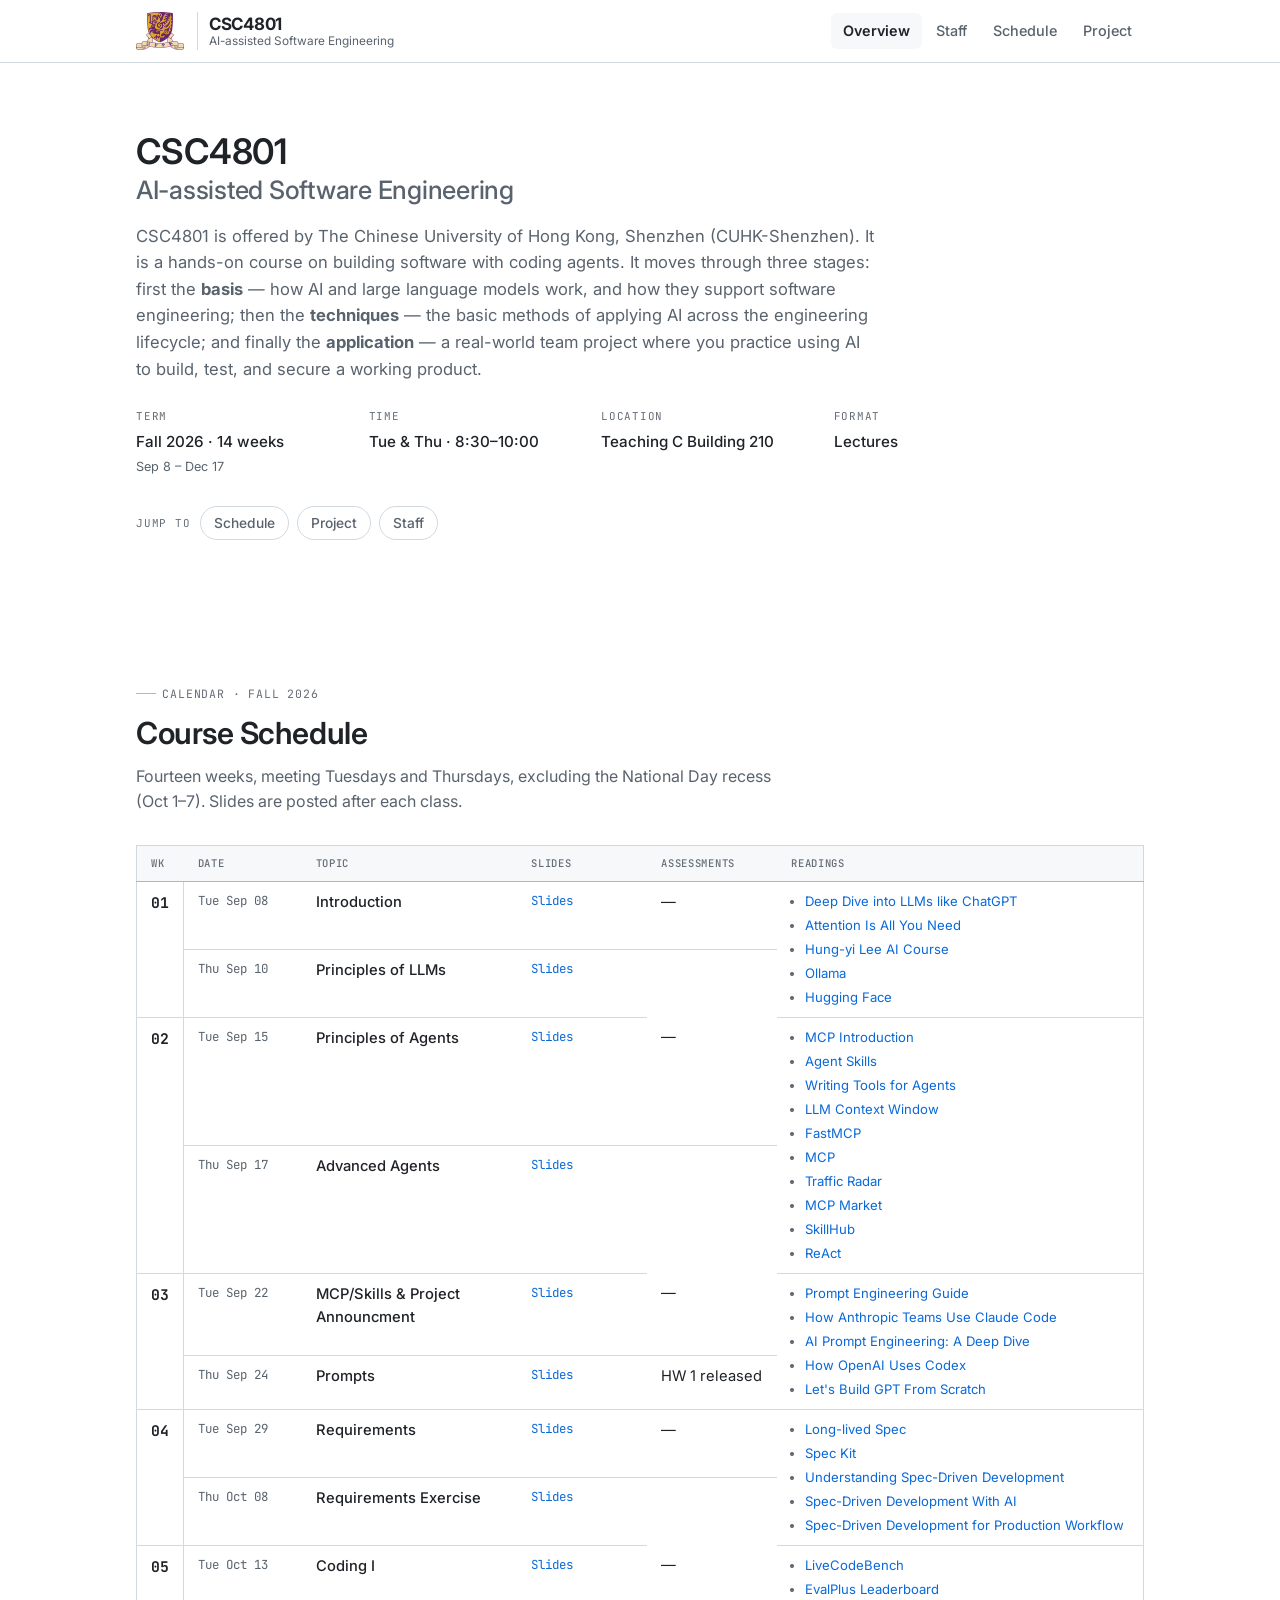
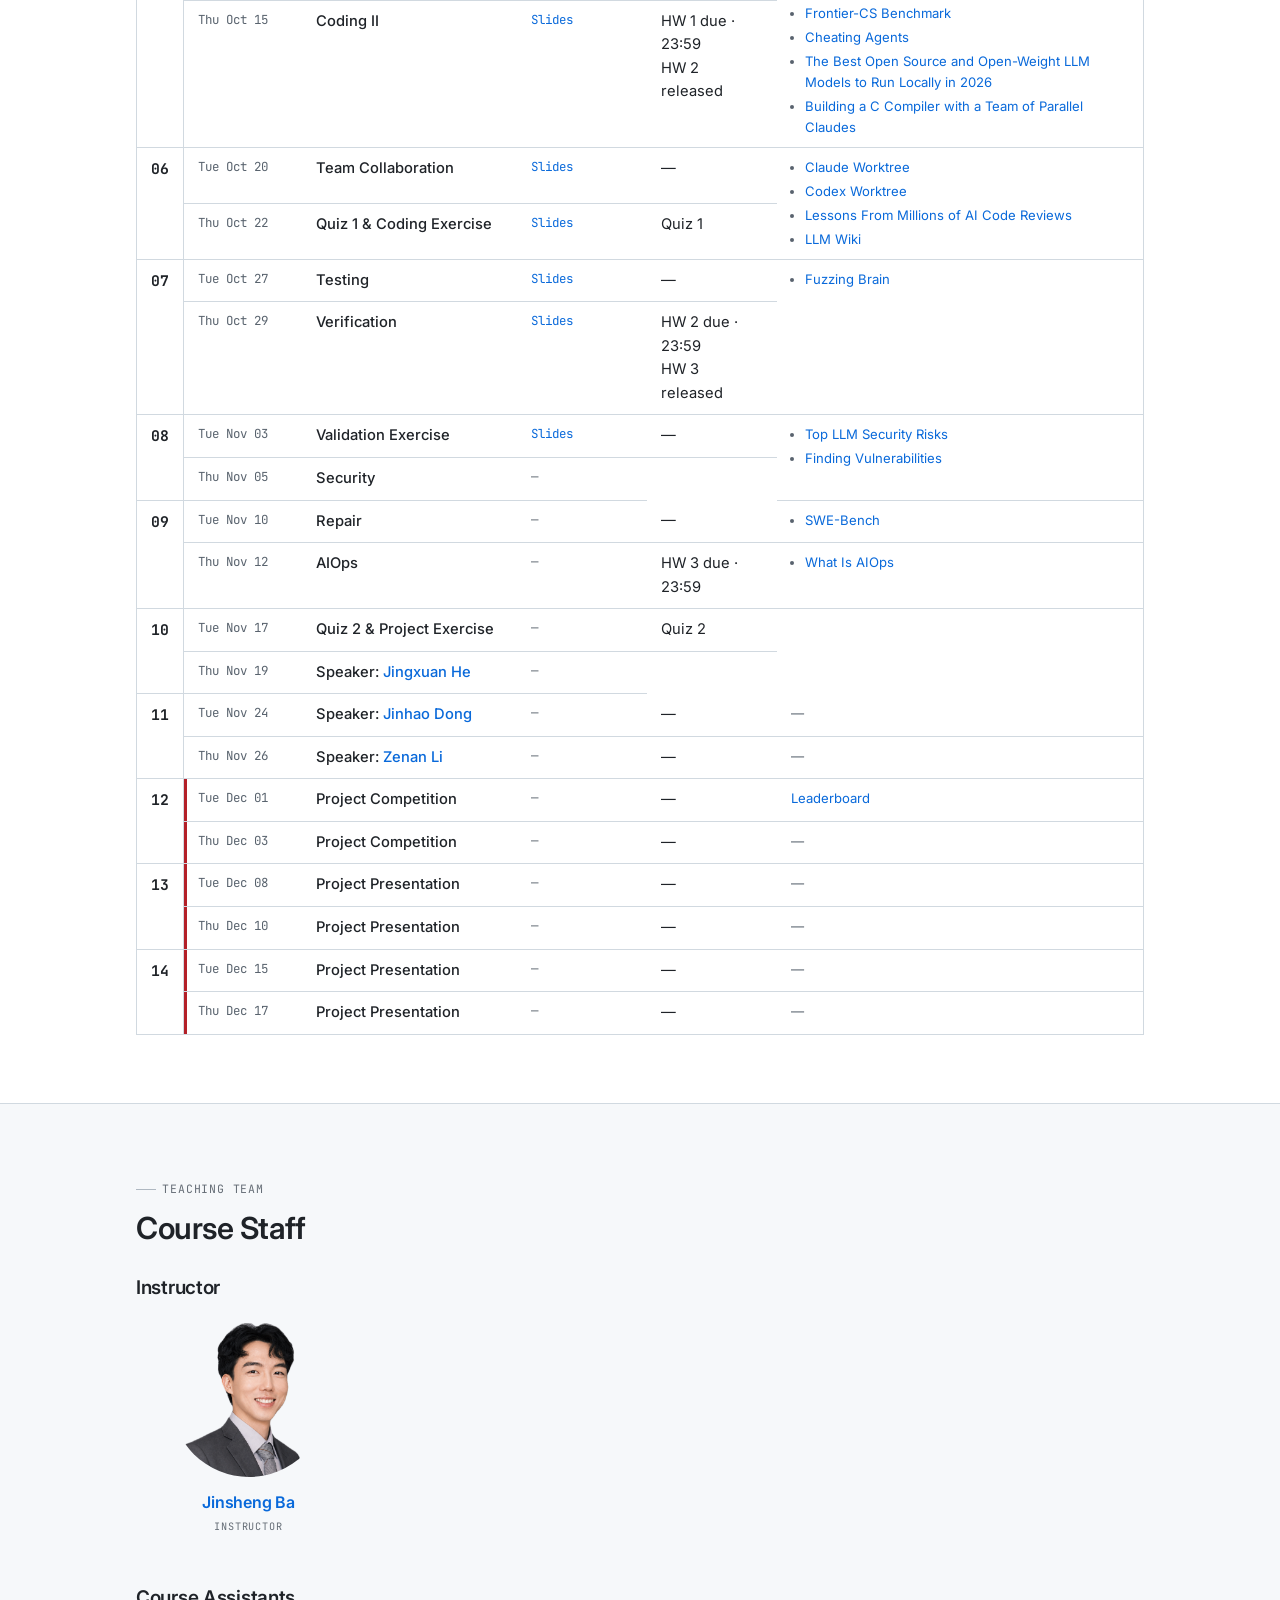
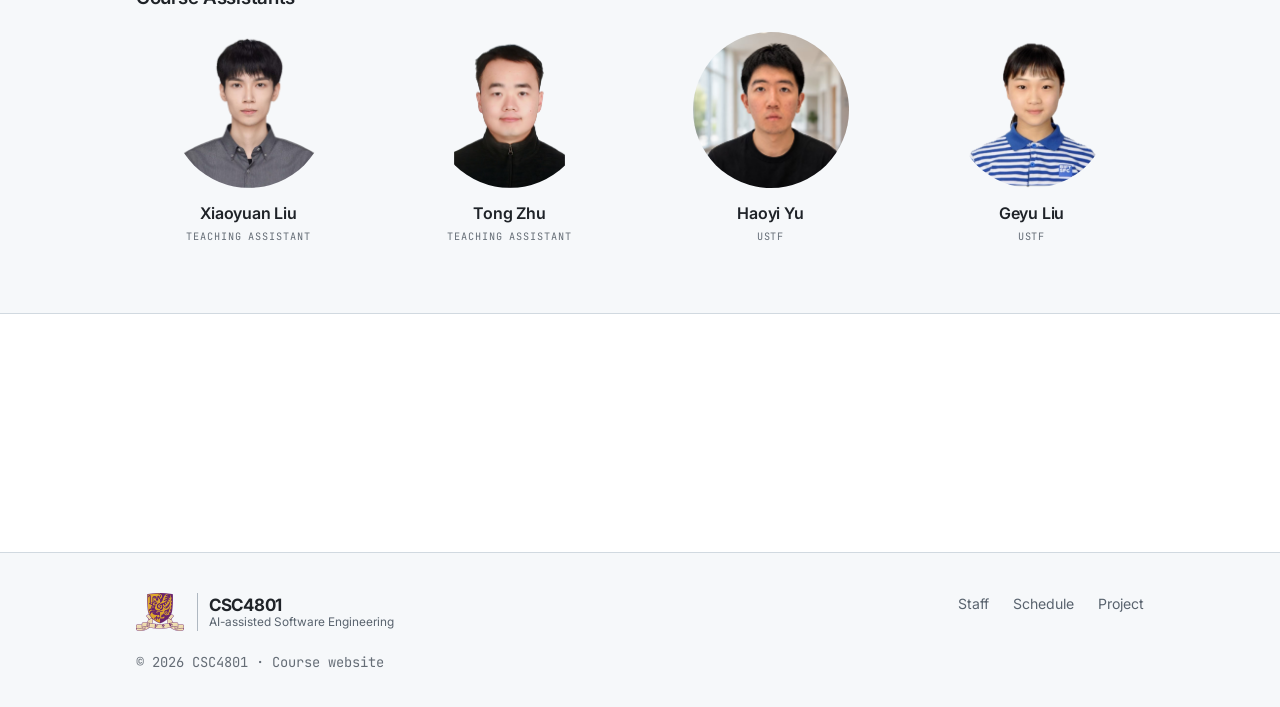
==== index.html @ 0e7333ab "14 slides" ====
<!DOCTYPE html>
<html lang="en">
<head>
<meta charset="UTF-8" />
<meta name="viewport" content="width=device-width, initial-scale=1.0" />
<title>CSC4801 · AI-assisted Software Engineering</title>
<meta name="description" content="CSC4801 — AI-assisted Software Engineering. Build coding agents, work spec-first, and ship a full-stack product with AI as a primary tool. Course introduction, staff, schedule, readings, and lecture slides." />
<link rel="icon" href="assets/favicon-32.png" sizes="32x32" type="image/png" />
<link rel="apple-touch-icon" href="assets/apple-touch-icon.png" />
<link rel="preconnect" href="https://fonts.googleapis.com" />
<link rel="preconnect" href="https://fonts.gstatic.com" crossorigin />
<link href="https://fonts.googleapis.com/css2?family=Inter:wght@400;500;600;700&family=JetBrains+Mono:wght@400;500;700&display=swap" rel="stylesheet" />
<link rel="stylesheet" href="assets/css/style.css" />
</head>
<body>

<!-- ===================== NAV ===================== -->
<header class="nav">
  <div class="nav__inner">
    <a class="brand" href="index.html">
      <img class="brand__mark" src="assets/uni-logo.png" alt="The Chinese University of Hong Kong" width="96" height="76" />
      <span><b>CSC4801</b><br><small>AI-assisted Software Engineering</small></span>
    </a>
    <button class="nav__toggle" aria-label="Toggle menu" aria-expanded="false">≡</button>
    <nav class="nav__links">
      <a href="index.html" class="active">Overview</a>
      <a href="index.html#staff">Staff</a>
      <a href="index.html#schedule">Schedule</a>
      <a href="project.html">Project</a>
    </nav>
  </div>
</header>

<!-- ===================== COURSE OVERVIEW ===================== -->
<section class="section ov" id="overview">
  <div class="wrap">
    <h1 class="ov__title">CSC4801 <span>AI-assisted Software Engineering</span></h1>

    <p class="ov__lede">CSC4801 is offered by The Chinese University of Hong Kong, Shenzhen (CUHK-Shenzhen). It is a hands-on course on building software with coding agents. It moves through three stages: first the <b>basis</b> — how AI and large language models work, and how they support software engineering; then the <b>techniques</b> — the basic methods of applying AI across the engineering lifecycle; and finally the <b>application</b> — a real-world team project where you practice using AI to build, test, and secure a working product.</p>

    <dl class="facts">
      <div><dt>Term</dt><dd>Fall 2026 · 14 weeks<br><small style="color:var(--ink-soft);font-weight:400">Sep 8 – Dec 17</small></dd></div>
      <div><dt>Time</dt><dd>Tue &amp; Thu · 8:30–10:00</dd></div>
      <div><dt>Location</dt><dd>Teaching C Building 210</dd></div>
      <div><dt>Format</dt><dd>Lectures</dd></div>
    </dl>

    <div class="hero__jump">
      <span>Jump to</span>
      <a href="#schedule">Schedule</a>
      <a href="project.html">Project</a>
      <a href="#staff">Staff</a>
    </div>
  </div>
</section>

<!-- ===================== SCHEDULE (CALENDAR) ===================== -->
<section class="section" id="schedule">
  <div class="wrap">
    <div class="section__head reveal">
      <span class="tag">Calendar · Fall 2026</span>
      <h2>Course Schedule</h2>
      <p>Fourteen weeks, meeting Tuesdays and Thursdays, excluding the National Day recess (Oct 1–7). Slides are posted after each class.</p>
    </div>

    <div class="reveal" style="overflow-x:auto">
      <table class="sched">
        <thead>
          <tr><th>Wk</th><th>Date</th><th>Topic</th><th>Slides</th><th>Assessments</th><th>Readings</th></tr>
        </thead>
        <tbody>
          <tr><td class="sched__wk" rowspan="2">01</td><td class="sched__date">Tue Sep 08</td><td class="sched__topic">Introduction</td><td class="sched__slides"><a href="slides/00_Introduction.pdf">Slides</a></td><td class="sched__assessment">&mdash;</td><td class="sched__read" rowspan="2"><ul><li><a href="https://www.youtube.com/watch?v=7xTGNNLPyMI">Deep Dive into LLMs like ChatGPT</a></li><li><a href="https://arxiv.org/abs/1706.03762">Attention Is All You Need</a></li><li><a href="https://www.youtube.com/playlist?list=PLJV_el3uVTsMMGi5kbnKP5DrDHZpTX0jT">Hung-yi Lee AI Course</a></li><li><a href="https://ollama.com/">Ollama</a></li><li><a href="https://huggingface.co/">Hugging Face</a></li></ul></td></tr>
          <tr><td class="sched__date">Thu Sep 10</td><td class="sched__topic">Principles of LLMs</td><td class="sched__slides"><a href="slides/01_LLMs.pdf">Slides</a></td></tr>
          <tr><td class="sched__wk" rowspan="2">02</td><td class="sched__date">Tue Sep 15</td><td class="sched__topic">Principles of Agents</td><td class="sched__slides"><a href="slides/02_Principles_of_Agents.pdf">Slides</a></td><td class="sched__assessment">&mdash;</td><td class="sched__read" rowspan="2"><ul><li><a href="https://stytch.com/blog/model-context-protocol-introduction/">MCP Introduction</a></li><li><a href="https://agentskills.io/home">Agent Skills</a></li><li><a href="https://www.anthropic.com/engineering/writing-tools-for-agents">Writing Tools for Agents</a></li><li><a href="https://www.meibel.ai/post/understanding-the-impact-of-increasing-llm-context-windows">LLM Context Window</a></li><li><a href="https://gofastmcp.com/">FastMCP</a></li><li><a href="https://modelcontextprotocol.io">MCP</a></li><li><a href="https://radar.cloudflare.com/traffic#bot-vs-human">Traffic Radar</a></li><li><a href="https://mcpmarket.com/">MCP Market</a></li><li><a href="https://www.skillhub.club">SkillHub</a></li><li><a href="https://react-lm.github.io/">ReAct</a></li></ul></td></tr>
          <tr><td class="sched__date">Thu Sep 17</td><td class="sched__topic">Advanced Agents</td><td class="sched__slides"><a href="slides/03_Advanced_Agents.pdf">Slides</a></td></tr>
          <tr><td class="sched__wk" rowspan="2">03</td><td class="sched__date">Tue Sep 22</td><td class="sched__topic">MCP/Skills &amp; Project Announcment</td><td class="sched__slides"><a href="slides/04_MCP_Skills.pdf">Slides</a></td><td class="sched__assessment">&mdash;</td><td class="sched__read" rowspan="2"><ul><li><a href="https://www.promptingguide.ai">Prompt Engineering Guide</a></li><li><a href="https://www-cdn.anthropic.com/58284b19e702b49db9302d5b6f135ad8871e7658.pdf">How Anthropic Teams Use Claude Code</a></li><li><a href="https://www.youtube.com/watch?v=T9aRN5JkmL8">AI Prompt Engineering: A Deep Dive</a></li><li><a href="https://cdn.openai.com/pdf/6a2631dc-783e-479b-b1a4-af0cfbd38630/how-openai-uses-codex.pdf">How OpenAI Uses Codex</a></li><li><a href="https://www.youtube.com/watch?v=kCc8FmEb1nY">Let's Build GPT From Scratch</a></li></ul></td></tr>
          <tr><td class="sched__date">Thu Sep 24</td><td class="sched__topic">Prompts</td><td class="sched__slides"><a href="slides/05_Prompts.pdf">Slides</a></td><td class="sched__assessment">HW 1 released</td></tr>
          <tr><td class="sched__wk" rowspan="2">04</td><td class="sched__date">Tue Sep 29</td><td class="sched__topic">Requirements</td><td class="sched__slides"><a href="slides/06_Requirements.pdf">Slides</a></td><td class="sched__assessment">&mdash;</td><td class="sched__read" rowspan="2"><ul><li><a href="https://blog.ravi-mehta.com/p/specs-are-the-new-source-code">Long-lived Spec</a></li><li><a href="https://github.github.com/spec-kit/">Spec Kit</a></li><li><a href="https://martinfowler.com/articles/exploring-gen-ai/sdd-3-tools.html">Understanding Spec-Driven Development</a></li><li><a href="https://github.blog/ai-and-ml/generative-ai/spec-driven-development-with-ai-get-started-with-a-new-open-source-toolkit/">Spec-Driven Development With AI</a></li><li><a href="https://www.youtube.com/watch?v=IddXPepIAS4">Spec-Driven Development for Production Workflow</a></li></ul></td></tr>
          <tr><td class="sched__date">Thu Oct 08</td><td class="sched__topic">Requirements Exercise</td><td class="sched__slides"><a href="slides/07_Requirements_Exercise.pdf">Slides</a></td></tr>
          <tr><td class="sched__wk" rowspan="2">05</td><td class="sched__date">Tue Oct 13</td><td class="sched__topic">Coding I</td><td class="sched__slides"><a href="slides/08_Coding_I.pdf">Slides</a></td><td class="sched__assessment">&mdash;</td><td class="sched__read" rowspan="2"><ul><li><a href="https://livecodebench.github.io/">LiveCodeBench</a></li><li><a href="https://evalplus.github.io/leaderboard.html">EvalPlus Leaderboard</a></li><li><a href="https://frontier-cs.org/">Frontier-CS Benchmark</a></li><li><a href="https://debugml.github.io/cheating-agents/">Cheating Agents</a></li><li><a href="https://huggingface.co/blog/daya-shankar/open-source-llm-models-to-run-locally">The Best Open Source and Open-Weight LLM Models to Run Locally in 2026</a></li><li><a href="https://www.anthropic.com/engineering/building-c-compiler">Building a C Compiler with a Team of Parallel Claudes</a></li></ul></td></tr>
          <tr><td class="sched__date">Thu Oct 15</td><td class="sched__topic">Coding II</td><td class="sched__slides"><a href="slides/09_Coding_II.pdf">Slides</a></td><td class="sched__assessment">HW 1 due · 23:59<br />HW 2 released</td></tr>
          <tr><td class="sched__wk" rowspan="2">06</td><td class="sched__date">Tue Oct 20</td><td class="sched__topic">Team Collaboration</td><td class="sched__slides"><a href="slides/10_Team.pdf">Slides</a></td><td class="sched__assessment">&mdash;</td><td class="sched__read" rowspan="2"><ul><li><a href="https://code.claude.com/docs/en/worktrees">Claude Worktree</a></li><li><a href="https://developers.openai.com/codex/app/worktrees">Codex Worktree</a></li><li><a href="https://www.youtube.com/watch?v=TswQeKftnaw">Lessons From Millions of AI Code Reviews</a></li><li><a href="https://github.com/nashsu/llm_wiki">LLM Wiki</a></li></ul></td></tr>
          <tr><td class="sched__date">Thu Oct 22</td><td class="sched__topic">Quiz 1 & Coding Exercise</td><td class="sched__slides"><a href="slides/11_Beyond.pdf">Slides</a></td><td class="sched__assessment">Quiz 1</td></tr>
          <tr><td class="sched__wk" rowspan="2">07</td><td class="sched__date">Tue Oct 27</td><td class="sched__topic">Testing</td><td class="sched__slides"><a href="slides/12_Testing.pdf">Slides</a></td><td class="sched__assessment">&mdash;</td><td class="sched__read" rowspan="2"><ul><li><a href="https://fuzzingbrain.github.io/">Fuzzing Brain</a></li></ul></td></tr>
          <tr><td class="sched__date">Thu Oct 29</td><td class="sched__topic">Verification</td><td class="sched__slides"><a href="slides/13_Verification.pdf">Slides</a></td><td class="sched__assessment">HW 2 due · 23:59<br />HW 3 released</td></tr>
          <tr><td class="sched__wk" rowspan="2">08</td><td class="sched__date">Tue Nov 03</td><td class="sched__topic">Validation Exercise</td><td class="sched__slides"><a href="slides/14_Validation_Exercise.pdf">Slides</a></td><td class="sched__assessment">&mdash;</td><td class="sched__read" rowspan="2"><ul><li><a href="https://genai.owasp.org/llm-top-10/">Top LLM Security Risks</a></li><li><a href="https://semgrep.dev/blog/2025/finding-vulnerabilities-in-modern-web-apps-using-claude-code-and-openai-codex/">Finding Vulnerabilities</a></li></ul></td></tr>
          <tr><td class="sched__date">Thu Nov 05</td><td class="sched__topic">Security</td><td class="sched__slides">&mdash;</td></tr>
          <tr><td class="sched__wk" rowspan="2">09</td><td class="sched__date">Tue Nov 10</td><td class="sched__topic">Repair</td><td class="sched__slides">&mdash;</td><td class="sched__assessment">&mdash;</td><td class="sched__read"><ul><li><a href="https://www.swebench.com/">SWE-Bench</a></li></ul></td></tr>
          <tr><td class="sched__date">Thu Nov 12</td><td class="sched__topic">AIOps</td><td class="sched__slides">&mdash;</td><td class="sched__assessment">HW 3 due · 23:59</td><td class="sched__read"><ul><li><a href="https://github.com/resources/articles/what-is-aiops">What Is AIOps</a></li></ul></td></tr>
          <tr><td class="sched__wk" rowspan="2">10</td><td class="sched__date">Tue Nov 17</td><td class="sched__topic">Quiz 2 & Project Exercise</td><td class="sched__slides">&mdash;</td><td class="sched__assessment">Quiz 2</td></tr>
          <tr><td class="sched__date">Thu Nov 19</td><td class="sched__topic">Speaker: <a href="https://jxhe.info/" target="_blank" rel="noopener noreferrer">Jingxuan He</a></td><td class="sched__slides">&mdash;</td></tr>
          <tr><td class="sched__wk" rowspan="2">11</td><td class="sched__date">Tue Nov 24</td><td class="sched__topic">Speaker: <a href="https://dongjinhao-ruc.github.io/" target="_blank" rel="noopener noreferrer">Jinhao Dong</a></td><td class="sched__slides">&mdash;</td><td class="sched__assessment">&mdash;</td><td class="sched__read">&mdash;</td></tr>
          <tr><td class="sched__date">Thu Nov 26</td><td class="sched__topic">Speaker: <a href="https://lizn-zn.github.io/" target="_blank" rel="noopener noreferrer">Zenan Li</a></td><td class="sched__slides">&mdash;</td><td class="sched__assessment">&mdash;</td><td class="sched__read">&mdash;</td></tr>
          <tr class="is-project"><td class="sched__wk" rowspan="2">12</td><td class="sched__date">Tue Dec 01</td><td class="sched__topic">Project Competition</td><td class="sched__slides">&mdash;</td><td class="sched__assessment">&mdash;</td><td class="sched__read"><a href="project.html">Leaderboard</a></td></tr>
          <tr class="is-project"><td class="sched__date">Thu Dec 03</td><td class="sched__topic">Project Competition</td><td class="sched__slides">&mdash;</td><td class="sched__assessment">&mdash;</td><td class="sched__read">&mdash;</td></tr>
          <tr class="is-project"><td class="sched__wk" rowspan="2">13</td><td class="sched__date">Tue Dec 08</td><td class="sched__topic">Project Presentation</td><td class="sched__slides">&mdash;</td><td class="sched__assessment">&mdash;</td><td class="sched__read">&mdash;</td></tr>
          <tr class="is-project"><td class="sched__date">Thu Dec 10</td><td class="sched__topic">Project Presentation</td><td class="sched__slides">&mdash;</td><td class="sched__assessment">&mdash;</td><td class="sched__read">&mdash;</td></tr>
          <tr class="is-project"><td class="sched__wk" rowspan="2">14</td><td class="sched__date">Tue Dec 15</td><td class="sched__topic">Project Presentation</td><td class="sched__slides">&mdash;</td><td class="sched__assessment">&mdash;</td><td class="sched__read">&mdash;</td></tr>
          <tr class="is-project"><td class="sched__date">Thu Dec 17</td><td class="sched__topic">Project Presentation</td><td class="sched__slides">&mdash;</td><td class="sched__assessment">&mdash;</td><td class="sched__read">&mdash;</td></tr>
        </tbody>
      </table>
    </div>
  </div>
</section>

<!-- ===================== COURSE STAFF ===================== -->
<section class="section section--alt" id="staff">
  <div class="wrap">
    <div class="section__head reveal">
      <span class="tag">Teaching team</span>
      <h2>Course Staff</h2>
    </div>

    <div class="staff-groups reveal">
      <section class="staff-group" aria-labelledby="instructor-heading">
        <h3 class="staff-group__title" id="instructor-heading">Instructor</h3>
        <div class="people people--instructor">
          <article class="person">
            <div class="avatar">
              <img class="avatar__image" src="assets/staff_photos/JinshengBa.png" alt="" width="1023" height="1537" />
            </div>
            <h3><a href="https://bajinsheng.github.io/" target="_blank" rel="noopener noreferrer">Jinsheng Ba</a></h3>
            <div class="role">Instructor</div>
          </article>
        </div>
      </section>

      <section class="staff-group" aria-labelledby="assistants-heading">
        <h3 class="staff-group__title" id="assistants-heading">Course Assistants</h3>
        <div class="people">
          <article class="person">
            <div class="avatar">
              <img class="avatar__image" src="assets/staff_photos/XiaoyuanLiu.png" alt="" width="1280" height="1280" />
            </div>
            <h3>Xiaoyuan Liu</h3>
            <div class="role">Teaching Assistant</div>
          </article>
          <article class="person">
            <div class="avatar">
              <img class="avatar__image avatar__image--zoomed-out" src="assets/staff_photos/TongZhu.png" alt="" width="913" height="1280" />
            </div>
            <h3>Tong Zhu</h3>
            <div class="role">Teaching Assistant</div>
          </article>
          <article class="person">
            <div class="avatar">
              <img class="avatar__image" src="assets/staff_photos/HaoyiYu.PNG" alt="" width="1254" height="1254" />
            </div>
            <h3>Haoyi Yu</h3>
            <div class="role">USTF</div>
          </article>
          <article class="person">
            <div class="avatar">
              <img class="avatar__image" src="assets/staff_photos/GeyuLiu.PNG" alt="" width="849" height="850" />
            </div>
            <h3>Geyu Liu</h3>
            <div class="role">USTF</div>
          </article>
        </div>
      </section>
    </div>
  </div>
</section>

<!-- ===================== ACKNOWLEDGEMENT ===================== -->
<section class="section" aria-label="Acknowledgement">
  <div class="wrap">
    <aside class="ack ack--standalone reveal" aria-labelledby="ack-title">
      <div class="ack__mark" aria-hidden="true">MiMo</div>
      <div class="ack__body">
        <p class="ack__label" id="ack-title">Acknowledgement</p>
        <p>We gratefully acknowledge <strong>MiMo</strong> (Xiaomi) for supporting the course</p>
      </div>
      <a class="ack__link" href="https://mimo.xiaomi.com/" target="_blank" rel="noopener noreferrer" aria-label="Visit the MiMo website (opens in a new tab)">Visit MiMo <span aria-hidden="true">↗</span></a>
    </aside>
  </div>
</section>

<!-- ===================== FOOTER ===================== -->
<footer class="footer">
  <div class="wrap footer__grid">
    <div>
      <a class="brand" href="index.html"><img class="brand__mark" src="assets/uni-logo.png" alt="The Chinese University of Hong Kong" width="96" height="76" /><span><b>CSC4801</b><br><small>AI-assisted Software Engineering</small></span></a>
      <p class="footer__mono">© <span data-year>2026</span> CSC4801 · Course website</p>
    </div>
    <nav class="footer__links" aria-label="Footer">
      <a href="index.html#staff">Staff</a>
      <a href="index.html#schedule">Schedule</a>
      <a href="project.html">Project</a>
    </nav>
  </div>
</footer>

<script src="assets/js/main.js"></script>
</body>
</html>
---- assets/css/style.css ----
/* =========================================================================
   CSC4801 — AI-assisted Software Engineering
   Design system: GitHub Primer light theme on a neutral base.
   Two pages: the course introduction (index) and the project leaderboard.

   Color rule: accents come from Primer's syntax palette and are spent the way
   an editor spends them — to mark a *kind* of thing, never as decoration. The
   paired fills are deliberately faint (~8-10% of the accent over white) so a
   hue that reads as a hint on a small badge doesn't turn garish at scale.
   Every text/background pair clears WCAG AA.
   ========================================================================= */

:root {
  /* ---- neutrals ---- */
  --canvas:      #FFFFFF;
  --canvas-sub:  #F6F8FA;
  --surface:     #FFFFFF;

  --ink:         #1F2328;
  --ink-soft:    #59636E;
  --ink-faint:   #656D76;   /* AA on both section fills */

  --line:        #D1D9E0;
  --line-strong: #AFB8C1;

  /* ---- syntax accents + their faint fills ---- */
  --syn-key:  #B32028;   /* keyword  — dates, project weeks */
  --syn-fn:   #6639BA;   /* entity   — exercises */
  --syn-num:  #0550AE;   /* constant — lectures */
  --syn-var:  #953800;   /* variable */
  --syn-tag:  #116329;   /* tag      — guest speakers */
  --link:     #0969DA;

  --tint-key: #FAEFEE;
  --tint-fn:  #F1EDF9;
  --tint-num: #EDF3F9;
  --tint-tag: #EEF4F0;
  --tint-var: #F8F1ED;

  /* ---- type ---- */
  --f-display: "Inter", -apple-system, BlinkMacSystemFont, "Segoe UI", sans-serif;
  --f-body:    "Inter", -apple-system, BlinkMacSystemFont, "Segoe UI", sans-serif;
  --f-mono:    "JetBrains Mono", ui-monospace, "SF Mono", Menlo, monospace;

  /* ---- geometry: GitHub's 6px box language ---- */
  --radius:   6px;
  --radius-s: 4px;
  --maxw:     1120px;
  --gutter:   clamp(20px, 5vw, 56px);
  --shadow:   0 1px 0 rgba(31,35,40,.04), 0 1px 3px rgba(66,74,83,.10);
}

/* ---------------------------------------------------------------- reset */
*, *::before, *::after { box-sizing: border-box; }
* { margin: 0; }
html { -webkit-text-size-adjust: 100%; scroll-behavior: smooth; }

body {
  font-family: var(--f-body);
  background: var(--canvas);
  color: var(--ink);
  line-height: 1.6;
  font-size: 16px;
  -webkit-font-smoothing: antialiased;
  text-rendering: optimizeLegibility;
}

/* prose links take GitHub's link blue; chrome links override back to ink,
   so blue reliably means "a link in the text". */
a { color: var(--link); text-decoration: none; }
a:hover { text-decoration: underline; text-underline-offset: 2px; }
img { max-width: 100%; display: block; }
h1, h2, h3, h4 { font-family: var(--f-display); line-height: 1.2; letter-spacing: -.015em; font-weight: 600; }
code { color: #0A3069; }

.wrap { max-width: var(--maxw); margin-inline: auto; padding-inline: var(--gutter); }

/* mono eyebrow label */
.tag {
  font-family: var(--f-mono); font-size: .72rem;
  letter-spacing: .07em; text-transform: uppercase; color: var(--ink-faint);
  display: inline-flex; align-items: center; gap: .55em;
}
.tag::before { content: ""; width: 20px; height: 1px; background: var(--line-strong); }

/* =============================================================== NAV === */
.nav {
  position: sticky; top: 0; z-index: 50;
  background: rgba(255,255,255,.86);
  backdrop-filter: saturate(180%) blur(12px);
  border-bottom: 1px solid var(--line);
}
.nav__inner {
  max-width: var(--maxw); margin-inline: auto;
  padding: 12px var(--gutter);
  display: flex; align-items: center; gap: 24px;
}
/* course identity: the code leads, the full title supports it underneath */
.brand {
  display: flex; align-items: center; gap: 11px;
  font-family: var(--f-display); font-weight: 600;
  color: var(--ink); letter-spacing: -.01em; line-height: 1.2;
}
.brand:hover { text-decoration: none; }
.brand b { font-size: 1.06rem; font-weight: 700; letter-spacing: -.015em; }
.brand small {
  display: block; color: var(--ink-soft);
  font-family: var(--f-body); font-weight: 400; font-size: .74rem;
  letter-spacing: 0; white-space: nowrap;
}
/* the university crest, sized by height with a hairline before the title */
.brand__mark {
  height: 38px; width: auto; flex: none; display: block;
  padding-right: 13px; border-right: 1px solid var(--line);
}

.nav__links { margin-left: auto; display: flex; gap: 2px; align-items: center; }
.nav__links a {
  color: var(--ink-soft); font-size: .9rem; font-weight: 500;
  padding: 6px 12px; border-radius: var(--radius); transition: .15s;
}
.nav__links a:hover { color: var(--ink); background: var(--canvas-sub); text-decoration: none; }
.nav__links a.active { color: var(--ink); background: var(--canvas-sub); font-weight: 600; }

.nav__toggle {
  display: none; margin-left: auto;
  background: var(--canvas); border: 1px solid var(--line); border-radius: var(--radius);
  width: 38px; height: 34px; cursor: pointer; color: var(--ink); font-size: 1.05rem;
}
.nav__toggle:hover { background: var(--canvas-sub); }

@media (max-width: 780px) {
  .nav__toggle { display: block; }
  .nav__links {
    position: absolute; top: 100%; left: 0; right: 0;
    flex-direction: column; align-items: stretch; gap: 2px;
    background: var(--canvas); border-bottom: 1px solid var(--line);
    padding: 10px var(--gutter) 16px; margin: 0; display: none;
  }
  .nav__links.open { display: flex; }
  .nav__links a { padding: 10px 12px; }
}
/* very narrow phones: drop the long subtitle, keep the course code */
@media (max-width: 400px) {
  .brand small { display: none; }
  .brand__mark { height: 32px; padding-right: 11px; }
}

/* ========================================================== OVERVIEW == */
.ov { padding-top: clamp(36px, 5vw, 56px); }
.ov__title { font-size: clamp(1.7rem, 3.2vw, 2.2rem); line-height: 1.15; }
/* the course title sits under the code as a lighter second line */
.ov__title span {
  display: block; margin-top: 4px;
  font-size: .72em; font-weight: 500; color: var(--ink-soft); letter-spacing: -.01em;
}
.ov__lede { font-size: 1.04rem; color: var(--ink-soft); margin-top: 18px; max-width: 74ch; }

/* course logistics */
.facts {
  margin-top: 26px; display: grid;
  grid-template-columns: repeat(auto-fit, minmax(190px, 1fr));
  gap: 18px 30px; max-width: 900px;
}
.facts dt {
  font-family: var(--f-mono); font-size: .68rem; text-transform: uppercase;
  letter-spacing: .07em; color: var(--ink-faint);
}
.facts dd { font-size: .95rem; color: var(--ink); font-weight: 500; margin-top: 4px; }
/* marks a value the course staff still needs to fill in */
.tpl {
  display: inline-block; margin-left: 7px; vertical-align: 1px;
  font-family: var(--f-mono); font-size: .58rem; font-weight: 500;
  text-transform: uppercase; letter-spacing: .08em; color: var(--ink-faint);
  background: var(--canvas-sub); border: 1px solid var(--line);
  padding: 1px 5px; border-radius: 20px;
}

.hero__jump { margin-top: 28px; display: flex; flex-wrap: wrap; gap: 8px; align-items: center; }
.hero__jump > span {
  font-family: var(--f-mono); font-size: .68rem; text-transform: uppercase;
  letter-spacing: .07em; color: var(--ink-faint); margin-right: 2px;
}
.hero__jump a {
  padding: 5px 13px; border: 1px solid var(--line); border-radius: 20px;
  color: var(--ink-soft); font-size: .86rem; font-weight: 500; transition: .15s;
}
.hero__jump a:hover { border-color: var(--ink); color: var(--ink); background: var(--canvas-sub); text-decoration: none; }

/* ============================================================ SECTION == */
.section { padding: clamp(40px, 5.5vw, 68px) 0; }
.section--alt { background: var(--canvas-sub); border-block: 1px solid var(--line); }
.section__head { max-width: 64ch; margin-bottom: 30px; }
.section__head h2 { font-size: clamp(1.5rem, 2.8vw, 1.9rem); margin-top: 12px; }
.section__head p { color: var(--ink-soft); margin-top: 12px; font-size: 1rem; }

/* page header (interior pages) */
.phead { padding: clamp(40px,5.5vw,68px) 0 clamp(24px,3.5vw,36px); }
.phead h1 { font-size: clamp(1.7rem, 3.4vw, 2.2rem); }
.phead p { color: var(--ink-soft); font-size: 1.02rem; margin-top: 14px; max-width: 68ch; }

/* =========================================================== SCHEDULE = */
/* A dense table, not cards: 28 meetings need to be scannable at a glance.
   Each week's two rows share one row-spanning week number. */
.sched {
  border-collapse: collapse; width: 100%; font-size: .92rem;
  background: var(--surface); border: 1px solid var(--line); border-radius: var(--radius);
}
.sched th, .sched td {
  text-align: left; padding: 9px 14px;
  border-bottom: 1px solid var(--line); vertical-align: top;
}
.sched th {
  font-family: var(--f-mono); font-size: .66rem; font-weight: 500;
  text-transform: uppercase; letter-spacing: .07em;
  color: var(--ink-faint); background: var(--canvas-sub);
  border-bottom: 1px solid var(--line-strong);
}
.sched tbody tr:last-child td { border-bottom: 0; }
.sched tbody tr:hover td { background: var(--canvas-sub); }

/* the week number spans its two meetings */
.sched__wk {
  font-family: var(--f-mono); font-size: .92rem; font-weight: 700;
  color: var(--ink); width: 46px;
  border-right: 1px solid var(--line);
  background: var(--canvas);
}
.sched__date {
  font-family: var(--f-mono); font-size: .78rem; color: var(--ink-soft);
  white-space: nowrap; width: 118px;
}
.sched__topic { font-weight: 500; }
.sched__slides { width: 130px; font-family: var(--f-mono); font-size: .78rem; color: var(--ink-faint); }
.sched__read { font-size: .82rem; color: var(--ink-soft); }
.sched__read a { color: var(--link); }
.sched__read ul { margin: 0; padding-left: 1.1em; }
.sched__read li + li { margin-top: 3px; }

/* project weeks: a red left edge on the first cell of the row */
.sched tr.is-project .sched__date { box-shadow: inset 3px 0 0 var(--syn-key); }

@media (max-width: 700px) {
  .sched, .sched thead, .sched tbody, .sched tr, .sched th, .sched td { display: block; }
  .sched thead { display: none; }
  .sched__wk { display: none; }
  .sched tbody tr {
    border-bottom: 1px solid var(--line); padding: 10px 14px;
  }
  .sched tbody tr:last-child { border-bottom: 0; }
  .sched td { border: 0; padding: 1px 0; }
  .sched__date, .sched__slides { width: auto; }
  .sched tr.is-project .sched__date { box-shadow: none; color: var(--syn-key); }
}

/* ======================================================== LEADERBOARD = */
.lb {
  border-collapse: collapse; width: 100%; font-size: .94rem;
  background: var(--surface); border: 1px solid var(--line); border-radius: var(--radius);
}
.lb th, .lb td {
  text-align: left; padding: 12px 16px;
  border-bottom: 1px solid var(--line); vertical-align: middle;
}
.lb th {
  font-family: var(--f-mono); font-size: .66rem; font-weight: 500;
  text-transform: uppercase; letter-spacing: .07em;
  color: var(--ink-faint); background: var(--canvas-sub);
  border-bottom: 1px solid var(--line-strong);
}
.lb tbody tr:last-child td { border-bottom: 0; }
.lb tbody tr:hover td { background: var(--canvas-sub); }
.lb__rank {
  font-family: var(--f-mono); font-weight: 700; color: var(--ink);
  border-right: 1px solid var(--line);
}
/* the top three ranks carry a medal-weight left edge */
.lb tbody tr:nth-child(1) .lb__rank { box-shadow: inset 3px 0 0 var(--syn-key); }
.lb tbody tr:nth-child(2) .lb__rank { box-shadow: inset 3px 0 0 var(--line-strong); }
.lb tbody tr:nth-child(3) .lb__rank { box-shadow: inset 3px 0 0 var(--syn-var); }
/* placeholder rows, until results are posted */
.lb__empty {
  color: var(--ink-faint); font-family: var(--f-mono); font-size: .78rem;
  font-style: normal;
}

/* ===================================================== ACKNOWLEDGEMENT = */
/* Course supporter credit: compact enough to stay secondary to the page
   content, but structured as a distinct widget rather than footer copy. */
.ack {
  margin-top: 44px; padding: 18px 20px;
  display: grid; grid-template-columns: auto minmax(0, 1fr) auto;
  align-items: center; gap: 18px;
  background: var(--canvas-sub); border: 1px solid var(--line);
  border-radius: var(--radius); box-shadow: var(--shadow);
}
.ack--standalone { margin-top: 0; }
.ack__mark {
  width: 64px; height: 64px; display: grid; place-items: center;
  flex: none; border-radius: var(--radius);
  background: var(--ink); color: var(--canvas);
  font-family: var(--f-display); font-size: 1rem; font-weight: 700;
  letter-spacing: -.04em;
}
.ack__label {
  font-family: var(--f-mono); font-size: .67rem; font-weight: 500;
  text-transform: uppercase; letter-spacing: .08em; color: var(--ink-faint);
}
.ack__body > p:last-child { margin-top: 4px; color: var(--ink-soft); font-size: .92rem; }
.ack__body strong { color: var(--ink); font-weight: 600; }
.ack__link {
  white-space: nowrap; padding: 7px 11px;
  border: 1px solid var(--line-strong); border-radius: var(--radius);
  color: var(--ink); background: var(--canvas);
  font-family: var(--f-mono); font-size: .72rem; font-weight: 500;
  transition: border-color .15s, background .15s;
}
.ack__link:hover { border-color: var(--ink); background: var(--surface); text-decoration: none; }

@media (max-width: 620px) {
  .ack { grid-template-columns: auto minmax(0, 1fr); gap: 14px; }
  .ack__mark { width: 54px; height: 54px; }
  .ack__link { grid-column: 1 / -1; text-align: center; }
}

/* ============================================================ PEOPLE === */
.staff-groups { display: grid; gap: clamp(36px, 5vw, 52px); }
.staff-group__title { font-size: 1.18rem; margin-bottom: 22px; }
.people { display: grid; grid-template-columns: repeat(4, minmax(0, 1fr)); gap: clamp(20px, 3vw, 36px); }
.person {
  padding: 0 8px; text-align: center;
}
.person .avatar {
  width: clamp(116px, 14vw, 156px); height: clamp(116px, 14vw, 156px);
  border-radius: 50%; margin: 0 auto 16px; overflow: hidden;
}
.person .avatar__image {
  width: 100%; height: 100%; object-fit: cover; object-position: center 22%;
}
.person .avatar__image--zoomed-out {
  object-fit: contain; object-position: center;
}
.person h3 { font-size: 1rem; }
.person .role {
  font-family: var(--f-mono); font-size: .64rem; text-transform: uppercase;
  letter-spacing: .09em; color: var(--ink-faint); margin-top: 6px;
}

@media (max-width: 760px) {
  .people { grid-template-columns: repeat(2, minmax(0, 1fr)); row-gap: 34px; }
}

@media (max-width: 420px) {
  .people { grid-template-columns: 1fr; }
}

/* ============================================================ FOOTER === */
.footer { border-top: 1px solid var(--line); background: var(--canvas-sub); padding: 40px 0 34px; }
.footer .brand__mark { border-right-color: var(--line-strong); }
.footer__grid { display: flex; flex-wrap: wrap; gap: 30px; justify-content: space-between; align-items: flex-start; }
.footer p { color: var(--ink-faint); font-size: .86rem; max-width: 40ch; }
.footer__links { display: flex; flex-wrap: wrap; gap: 24px; }
.footer__links a { color: var(--ink-soft); font-size: .88rem; }
.footer__mono { font-family: var(--f-mono); font-size: .72rem; color: var(--ink-faint); margin-top: 20px; }

/* reveal on scroll */
.reveal { opacity: 0; transform: translateY(14px); transition: opacity .5s ease, transform .5s ease; }
.reveal.in { opacity: 1; transform: none; }

@media (prefers-reduced-motion: reduce) {
  * { animation: none !important; transition: none !important; scroll-behavior: auto !important; }
  .reveal { opacity: 1; transform: none; }
}

:focus-visible { outline: 2px solid var(--ink); outline-offset: 2px; border-radius: var(--radius-s); }
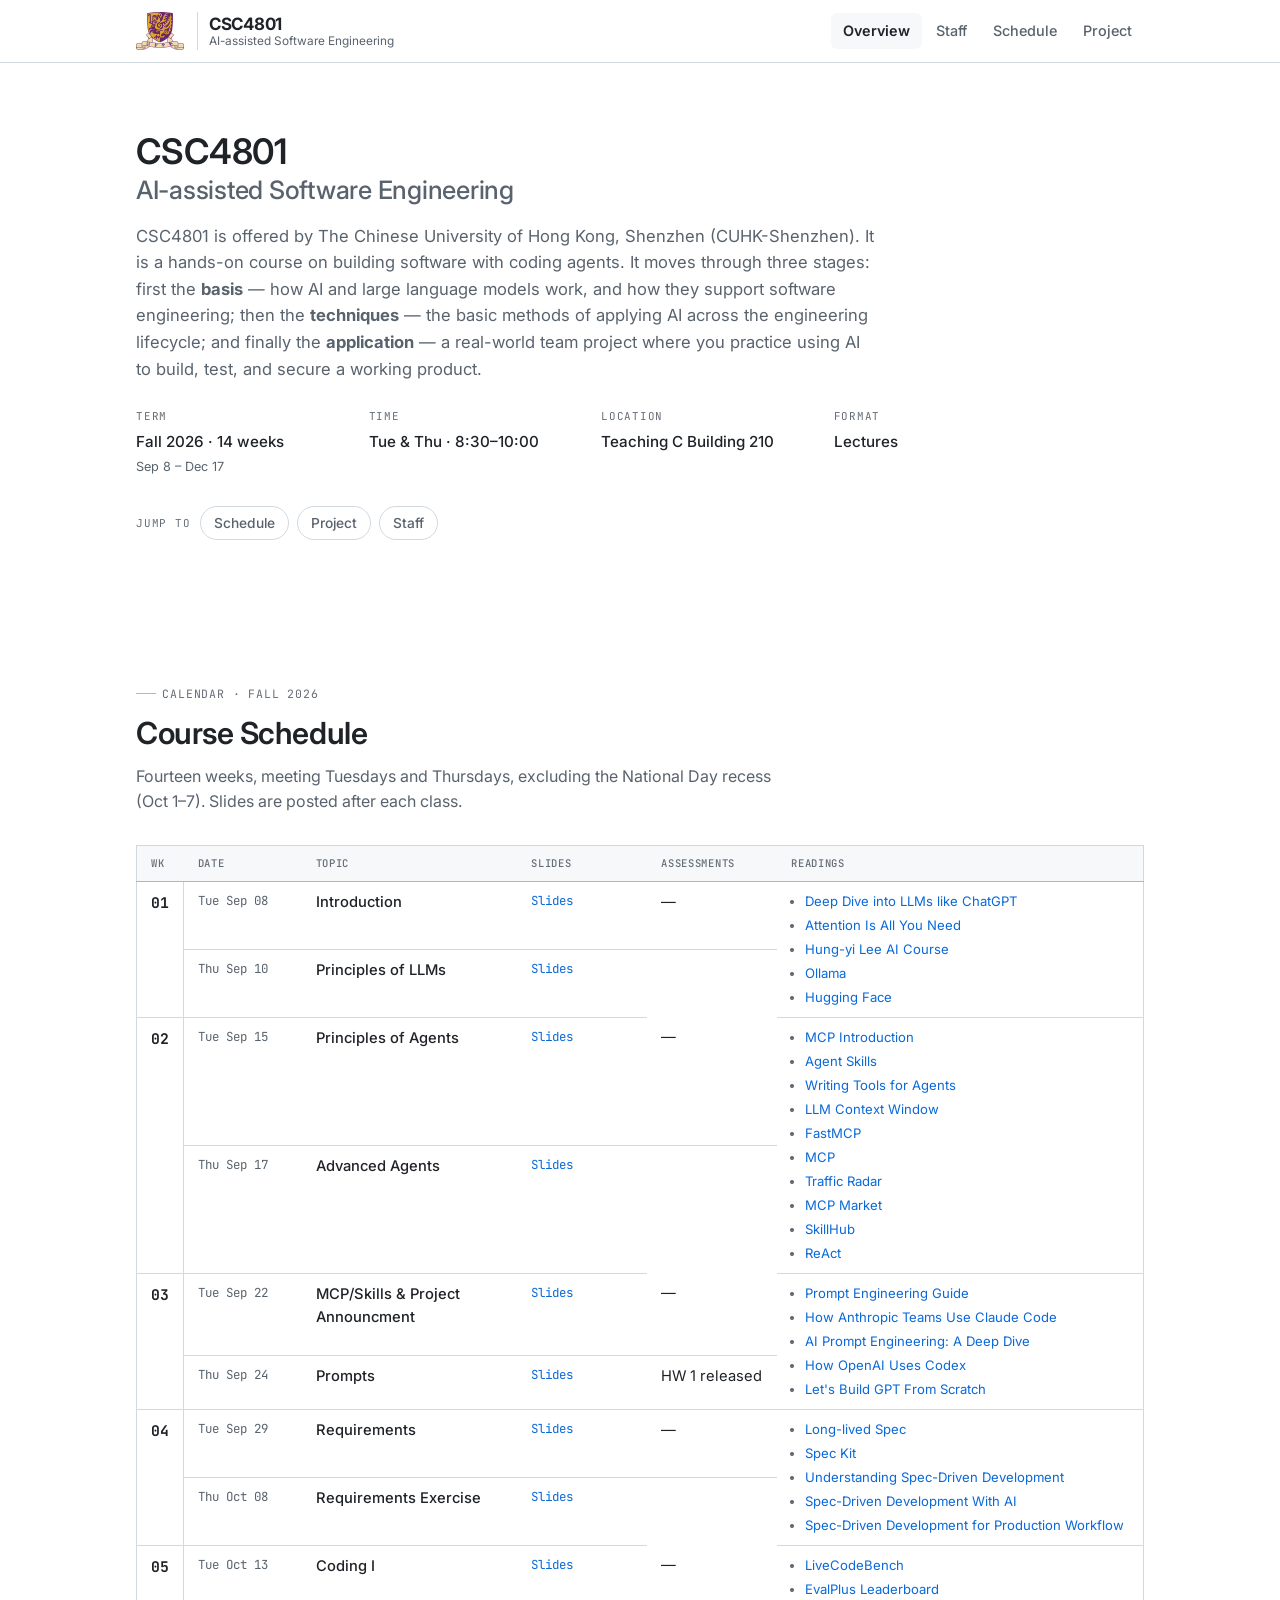
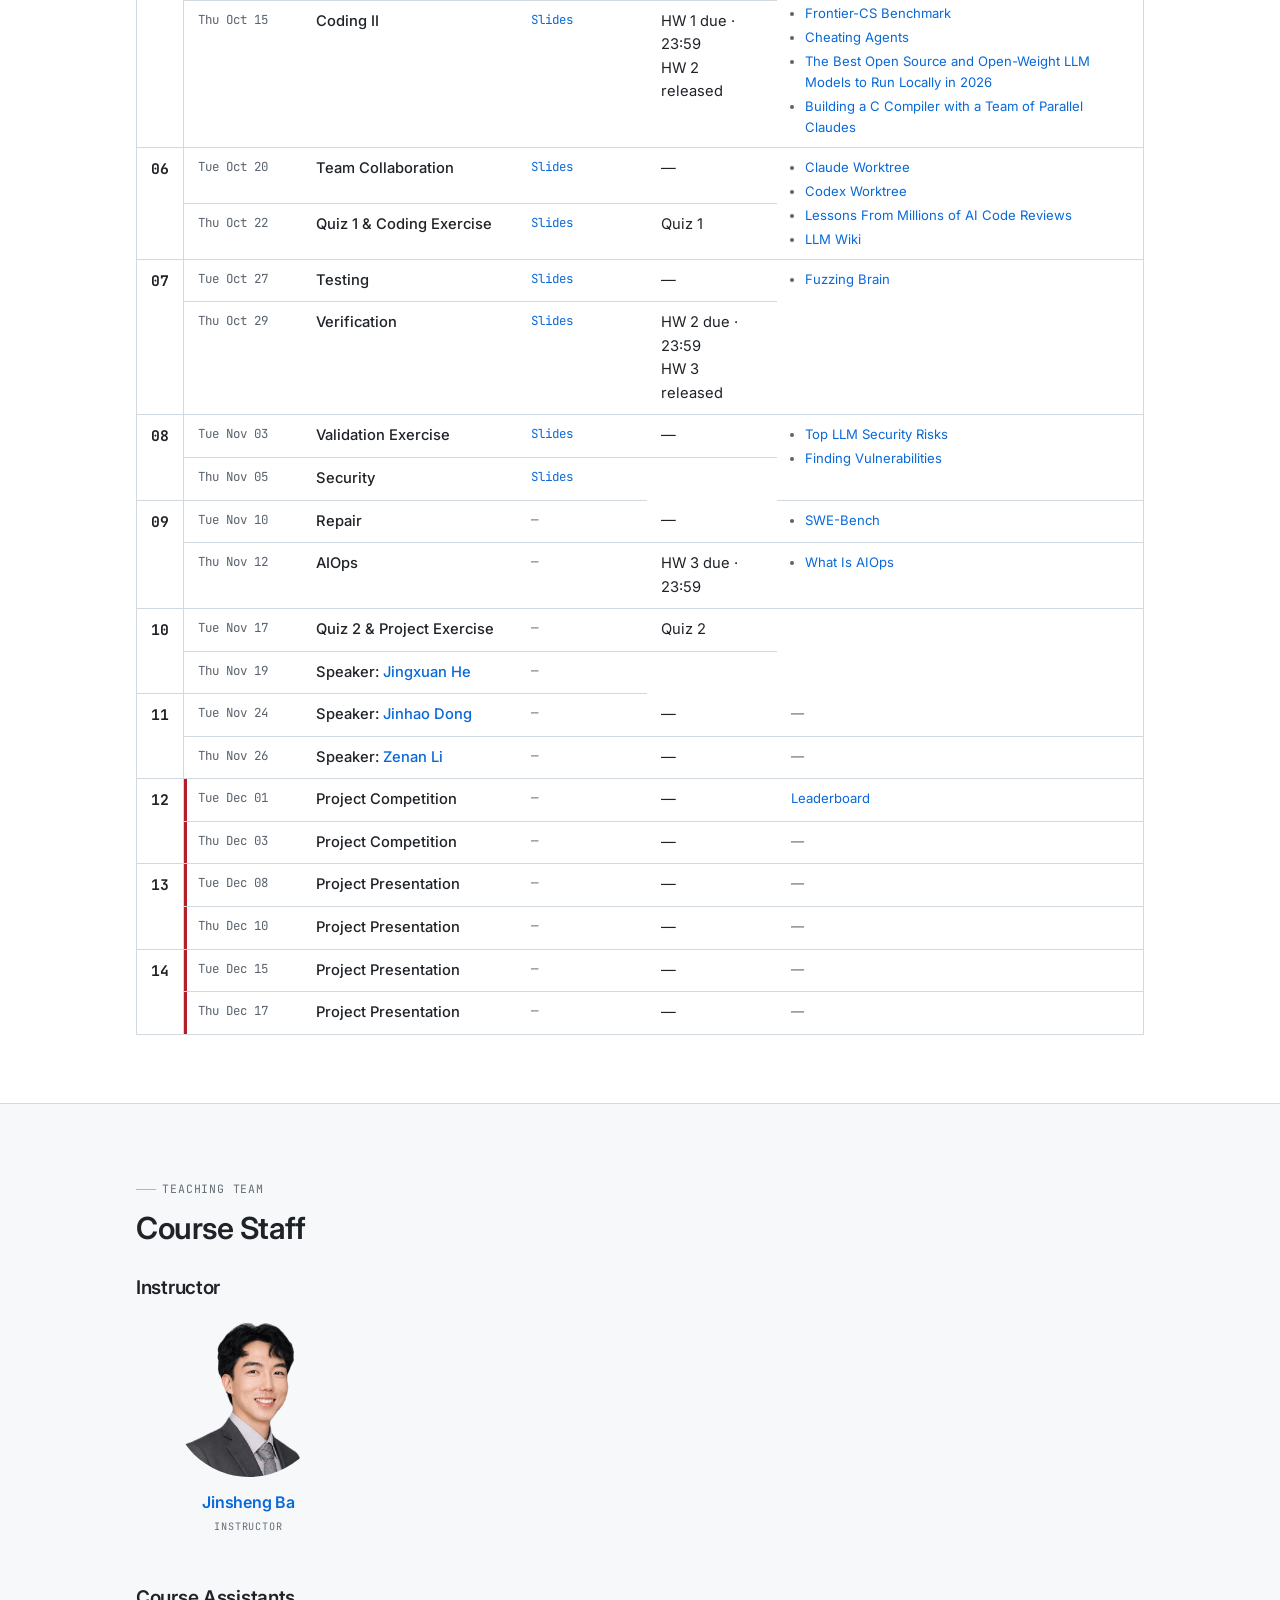
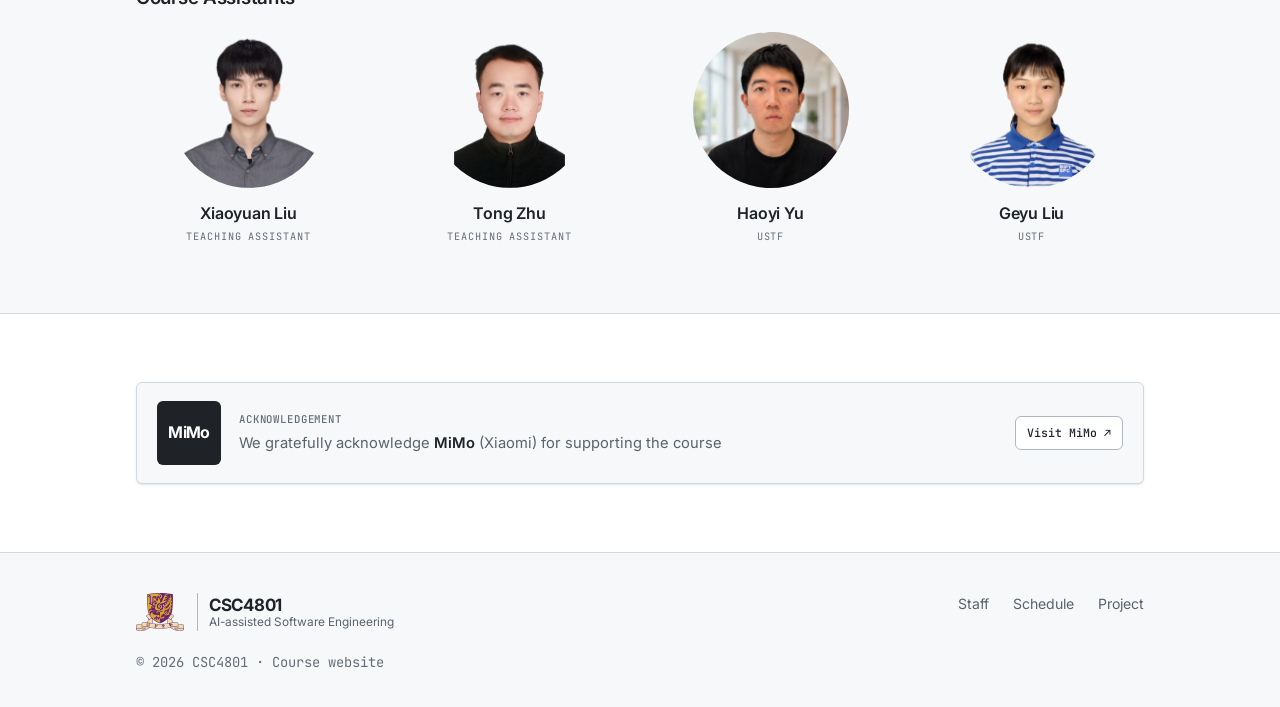
==== commit 324b3682: "15 Slides" ====
--- a/index.html
+++ b/index.html
@@ -84,7 +84,7 @@
           <tr><td class="sched__wk" rowspan="2">07</td><td class="sched__date">Tue Oct 27</td><td class="sched__topic">Testing</td><td class="sched__slides"><a href="slides/12_Testing.pdf">Slides</a></td><td class="sched__assessment">&mdash;</td><td class="sched__read" rowspan="2"><ul><li><a href="https://fuzzingbrain.github.io/">Fuzzing Brain</a></li></ul></td></tr>
           <tr><td class="sched__date">Thu Oct 29</td><td class="sched__topic">Verification</td><td class="sched__slides"><a href="slides/13_Verification.pdf">Slides</a></td><td class="sched__assessment">HW 2 due · 23:59<br />HW 3 released</td></tr>
           <tr><td class="sched__wk" rowspan="2">08</td><td class="sched__date">Tue Nov 03</td><td class="sched__topic">Validation Exercise</td><td class="sched__slides"><a href="slides/14_Validation_Exercise.pdf">Slides</a></td><td class="sched__assessment">&mdash;</td><td class="sched__read" rowspan="2"><ul><li><a href="https://genai.owasp.org/llm-top-10/">Top LLM Security Risks</a></li><li><a href="https://semgrep.dev/blog/2025/finding-vulnerabilities-in-modern-web-apps-using-claude-code-and-openai-codex/">Finding Vulnerabilities</a></li></ul></td></tr>
-          <tr><td class="sched__date">Thu Nov 05</td><td class="sched__topic">Security</td><td class="sched__slides">&mdash;</td></tr>
+          <tr><td class="sched__date">Thu Nov 05</td><td class="sched__topic">Security</td><td class="sched__slides"><a href="slides/15_Security.pdf">Slides</a></td></tr>
           <tr><td class="sched__wk" rowspan="2">09</td><td class="sched__date">Tue Nov 10</td><td class="sched__topic">Repair</td><td class="sched__slides">&mdash;</td><td class="sched__assessment">&mdash;</td><td class="sched__read"><ul><li><a href="https://www.swebench.com/">SWE-Bench</a></li></ul></td></tr>
           <tr><td class="sched__date">Thu Nov 12</td><td class="sched__topic">AIOps</td><td class="sched__slides">&mdash;</td><td class="sched__assessment">HW 3 due · 23:59</td><td class="sched__read"><ul><li><a href="https://github.com/resources/articles/what-is-aiops">What Is AIOps</a></li></ul></td></tr>
           <tr><td class="sched__wk" rowspan="2">10</td><td class="sched__date">Tue Nov 17</td><td class="sched__topic">Quiz 2 & Project Exercise</td><td class="sched__slides">&mdash;</td><td class="sched__assessment">Quiz 2</td></tr>
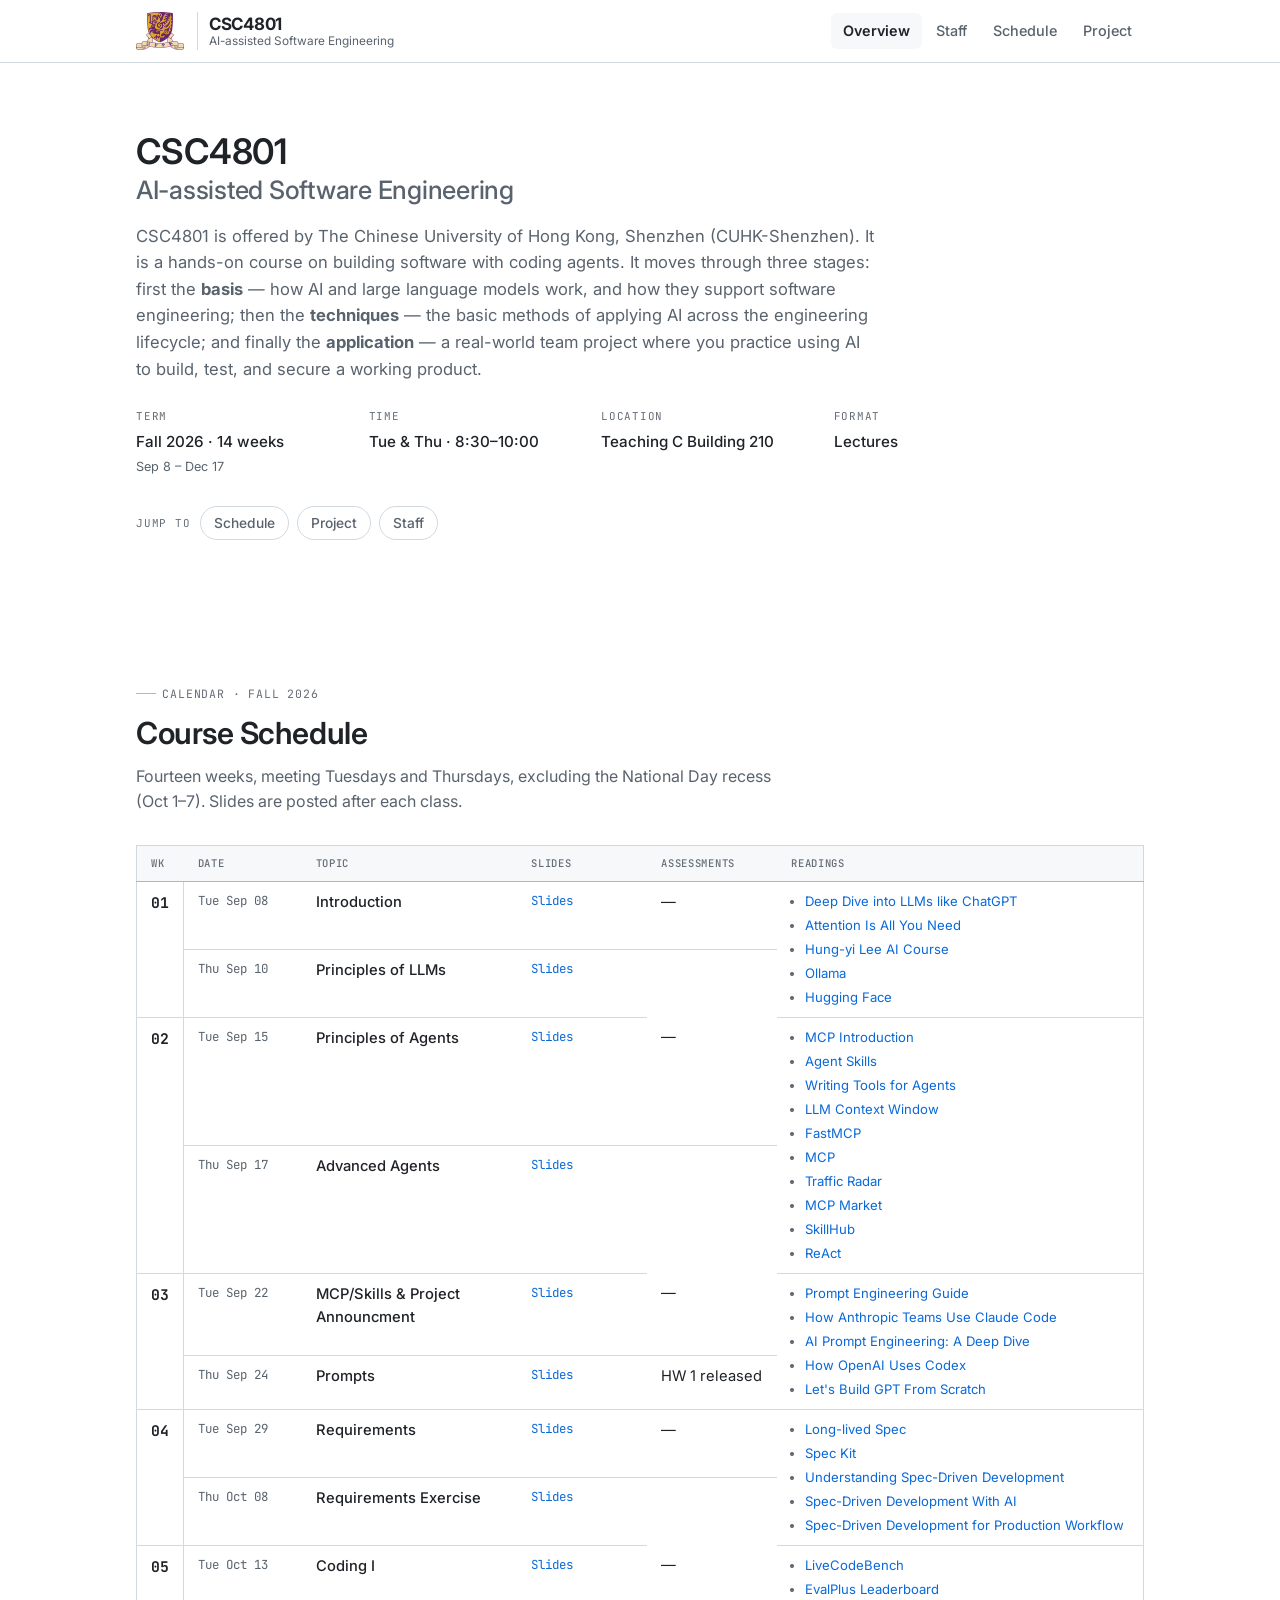
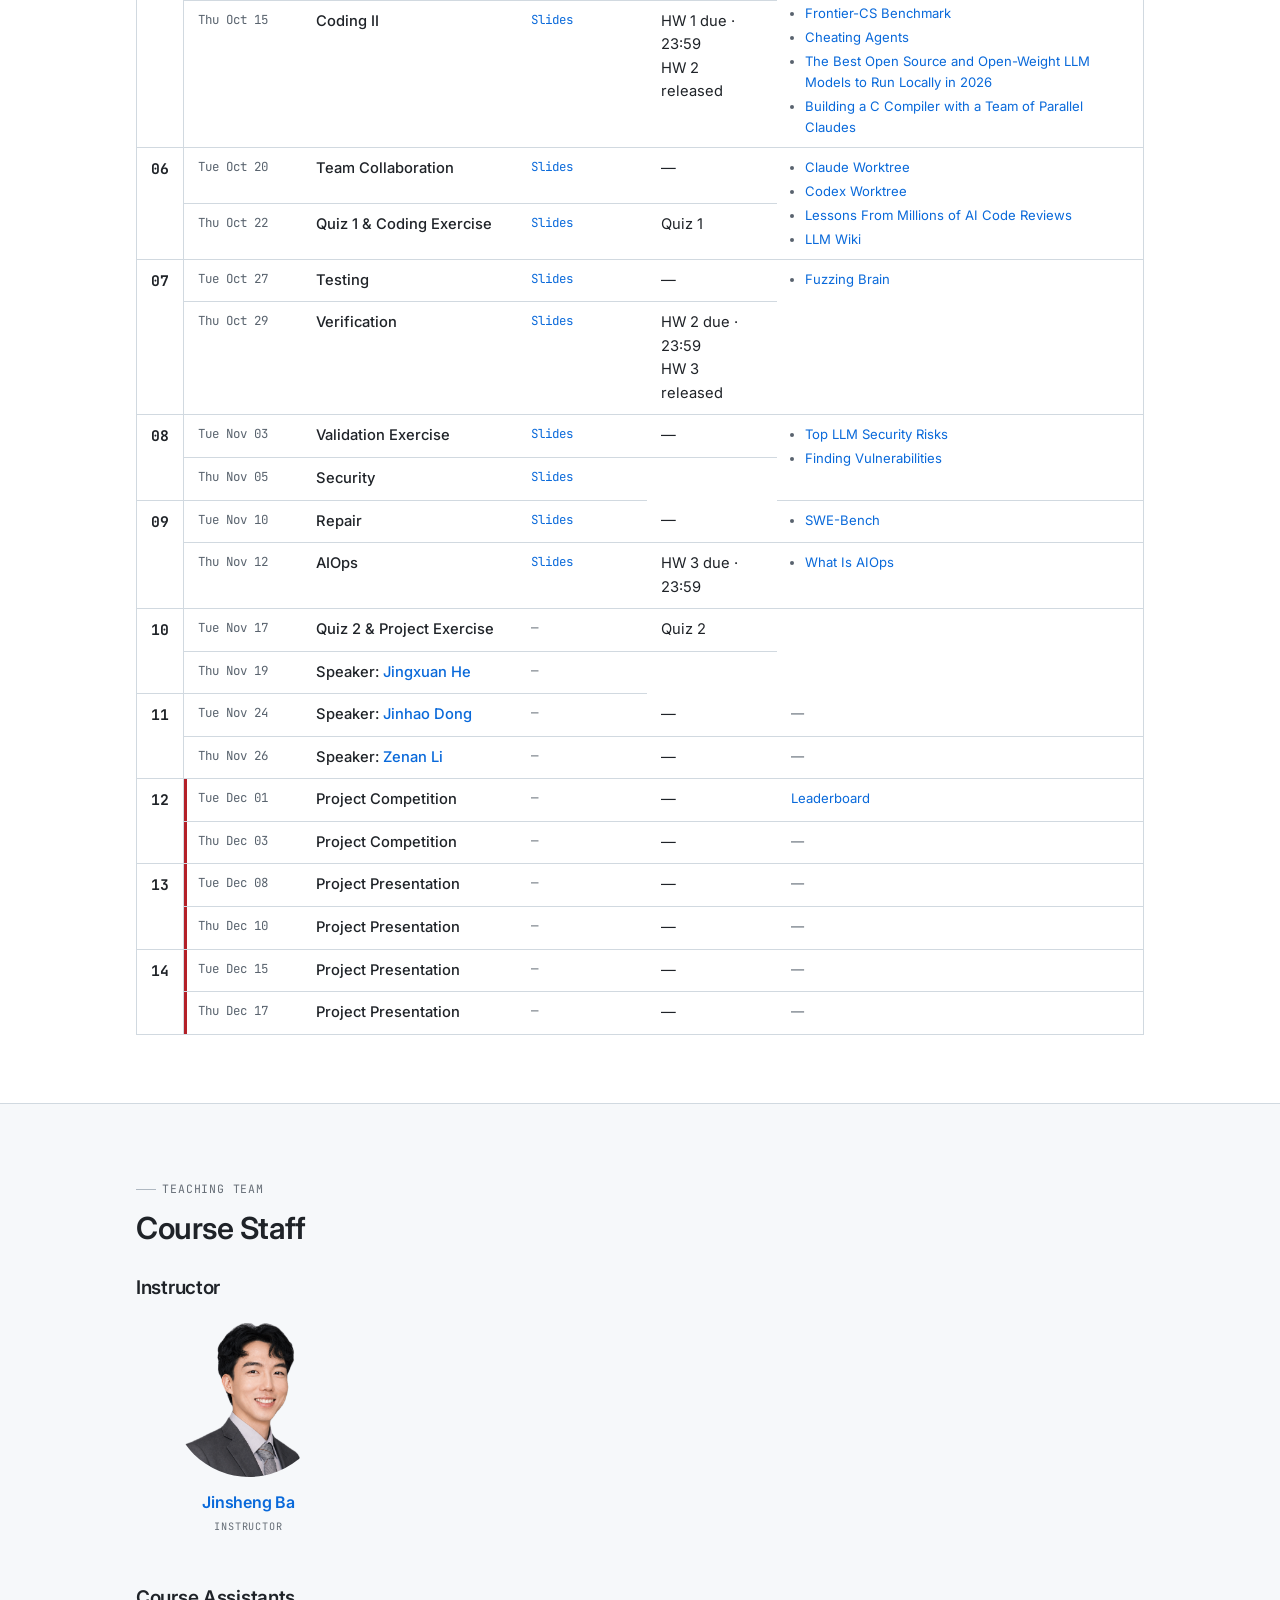
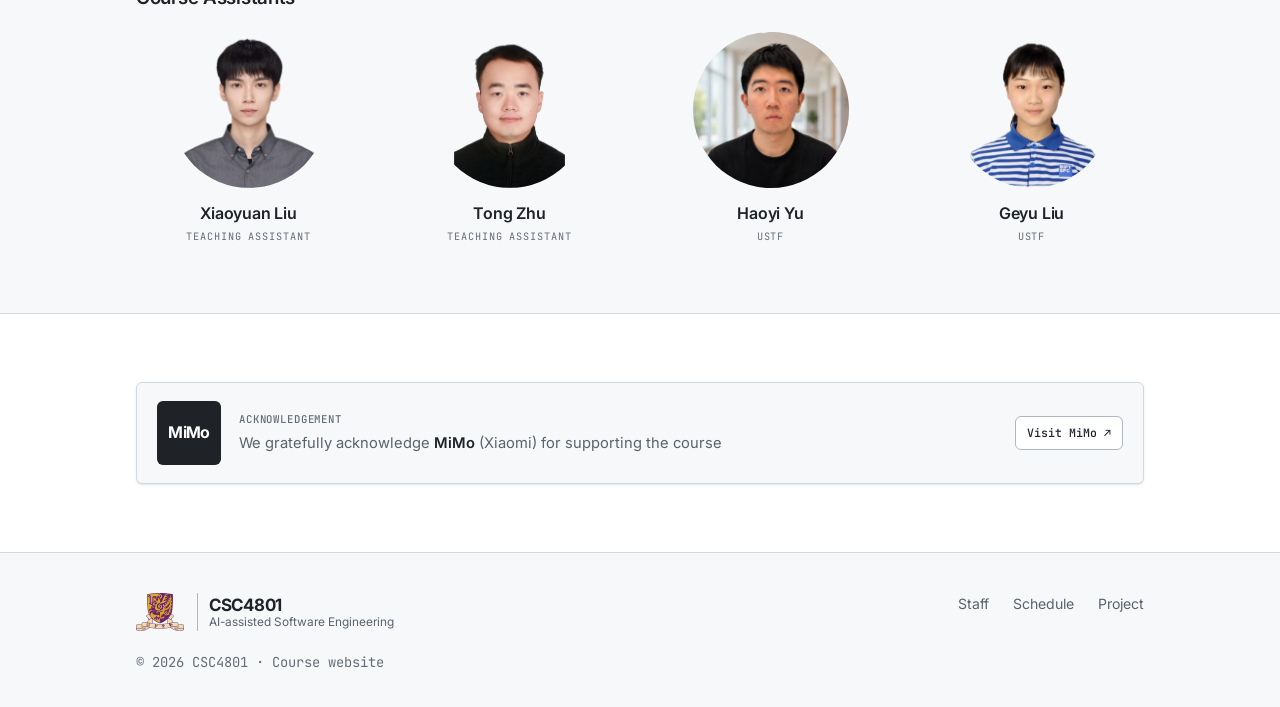
==== commit 901088cf: "slides 16 & 17" ====
--- a/index.html
+++ b/index.html
@@ -85,8 +85,8 @@
           <tr><td class="sched__date">Thu Oct 29</td><td class="sched__topic">Verification</td><td class="sched__slides"><a href="slides/13_Verification.pdf">Slides</a></td><td class="sched__assessment">HW 2 due · 23:59<br />HW 3 released</td></tr>
           <tr><td class="sched__wk" rowspan="2">08</td><td class="sched__date">Tue Nov 03</td><td class="sched__topic">Validation Exercise</td><td class="sched__slides"><a href="slides/14_Validation_Exercise.pdf">Slides</a></td><td class="sched__assessment">&mdash;</td><td class="sched__read" rowspan="2"><ul><li><a href="https://genai.owasp.org/llm-top-10/">Top LLM Security Risks</a></li><li><a href="https://semgrep.dev/blog/2025/finding-vulnerabilities-in-modern-web-apps-using-claude-code-and-openai-codex/">Finding Vulnerabilities</a></li></ul></td></tr>
           <tr><td class="sched__date">Thu Nov 05</td><td class="sched__topic">Security</td><td class="sched__slides"><a href="slides/15_Security.pdf">Slides</a></td></tr>
-          <tr><td class="sched__wk" rowspan="2">09</td><td class="sched__date">Tue Nov 10</td><td class="sched__topic">Repair</td><td class="sched__slides">&mdash;</td><td class="sched__assessment">&mdash;</td><td class="sched__read"><ul><li><a href="https://www.swebench.com/">SWE-Bench</a></li></ul></td></tr>
-          <tr><td class="sched__date">Thu Nov 12</td><td class="sched__topic">AIOps</td><td class="sched__slides">&mdash;</td><td class="sched__assessment">HW 3 due · 23:59</td><td class="sched__read"><ul><li><a href="https://github.com/resources/articles/what-is-aiops">What Is AIOps</a></li></ul></td></tr>
+          <tr><td class="sched__wk" rowspan="2">09</td><td class="sched__date">Tue Nov 10</td><td class="sched__topic">Repair</td><td class="sched__slides"><a href="slides/16_Repair.pdf">Slides</a></td><td class="sched__assessment">&mdash;</td><td class="sched__read"><ul><li><a href="https://www.swebench.com/">SWE-Bench</a></li></ul></td></tr>
+          <tr><td class="sched__date">Thu Nov 12</td><td class="sched__topic">AIOps</td><td class="sched__slides"><a href="slides/17_AIOps.pdf">Slides</a></td><td class="sched__assessment">HW 3 due · 23:59</td><td class="sched__read"><ul><li><a href="https://github.com/resources/articles/what-is-aiops">What Is AIOps</a></li></ul></td></tr>
           <tr><td class="sched__wk" rowspan="2">10</td><td class="sched__date">Tue Nov 17</td><td class="sched__topic">Quiz 2 & Project Exercise</td><td class="sched__slides">&mdash;</td><td class="sched__assessment">Quiz 2</td></tr>
           <tr><td class="sched__date">Thu Nov 19</td><td class="sched__topic">Speaker: <a href="https://jxhe.info/" target="_blank" rel="noopener noreferrer">Jingxuan He</a></td><td class="sched__slides">&mdash;</td></tr>
           <tr><td class="sched__wk" rowspan="2">11</td><td class="sched__date">Tue Nov 24</td><td class="sched__topic">Speaker: <a href="https://dongjinhao-ruc.github.io/" target="_blank" rel="noopener noreferrer">Jinhao Dong</a></td><td class="sched__slides">&mdash;</td><td class="sched__assessment">&mdash;</td><td class="sched__read">&mdash;</td></tr>
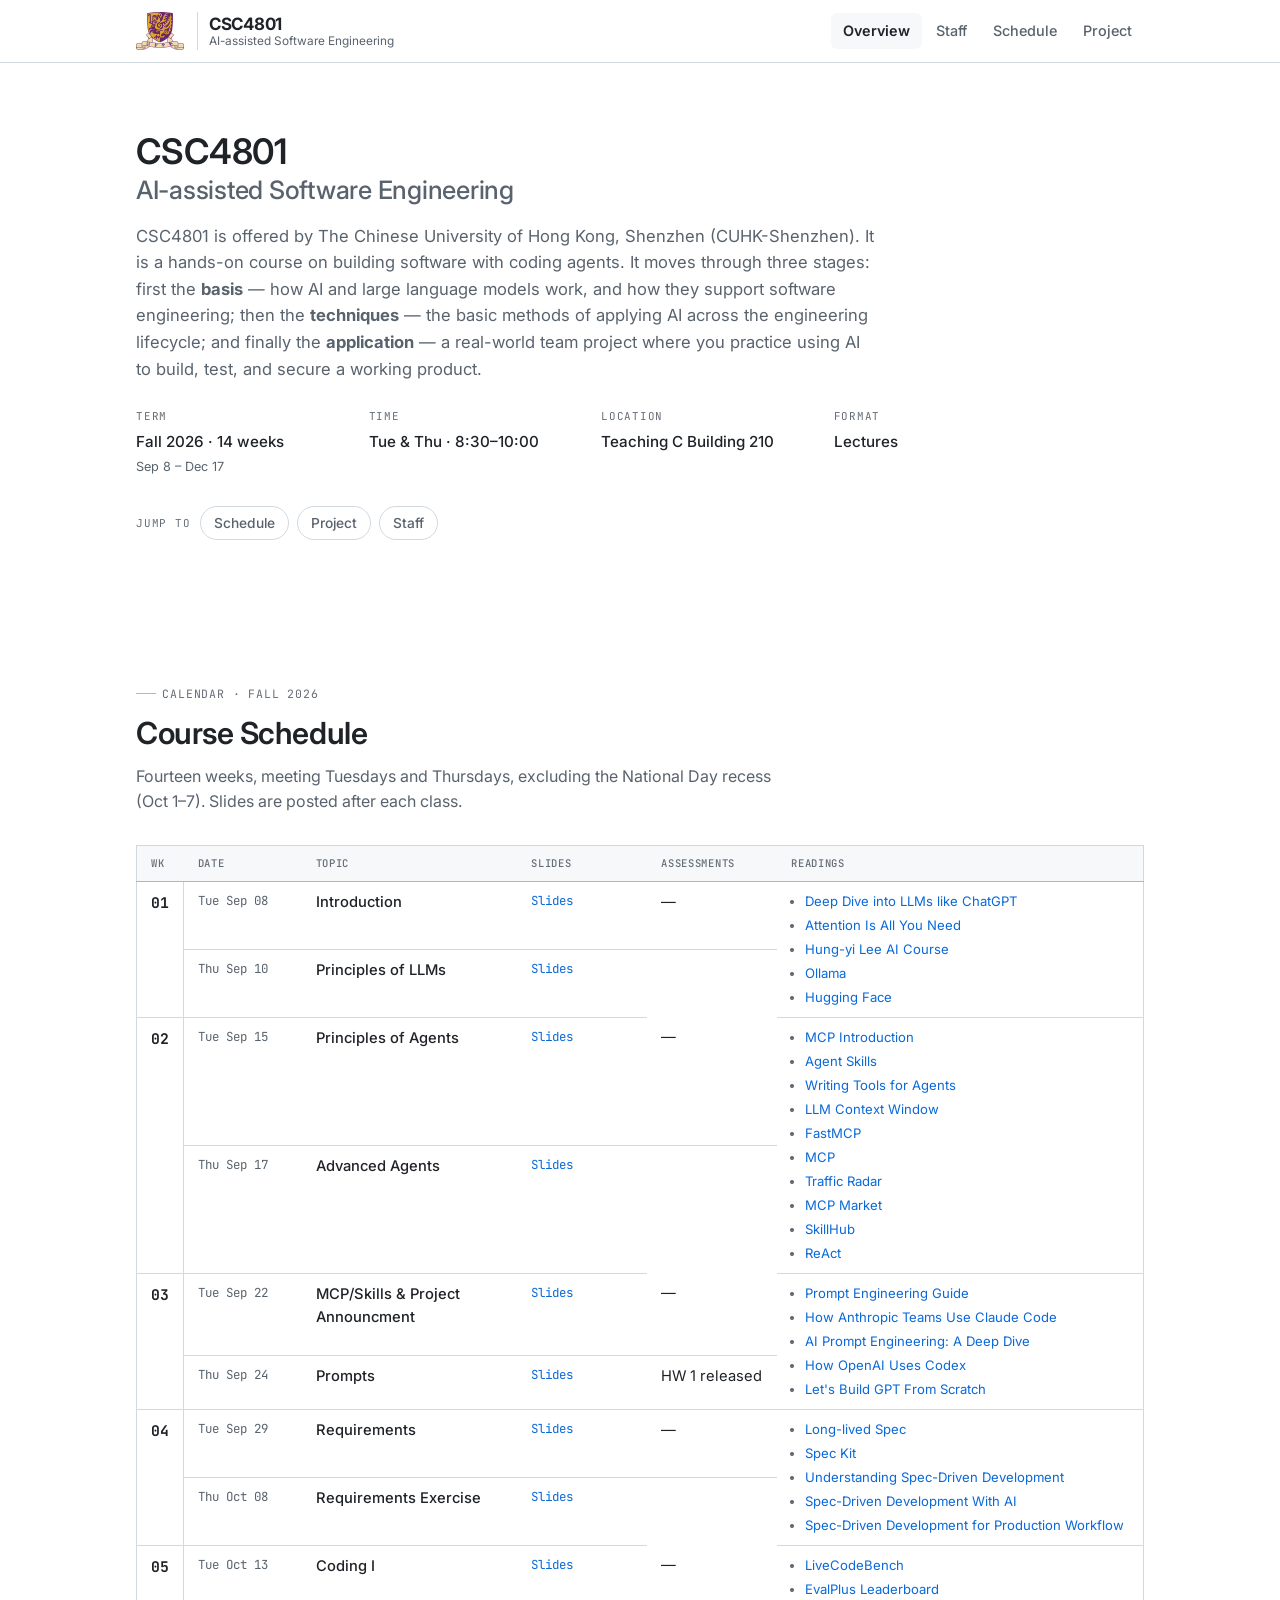
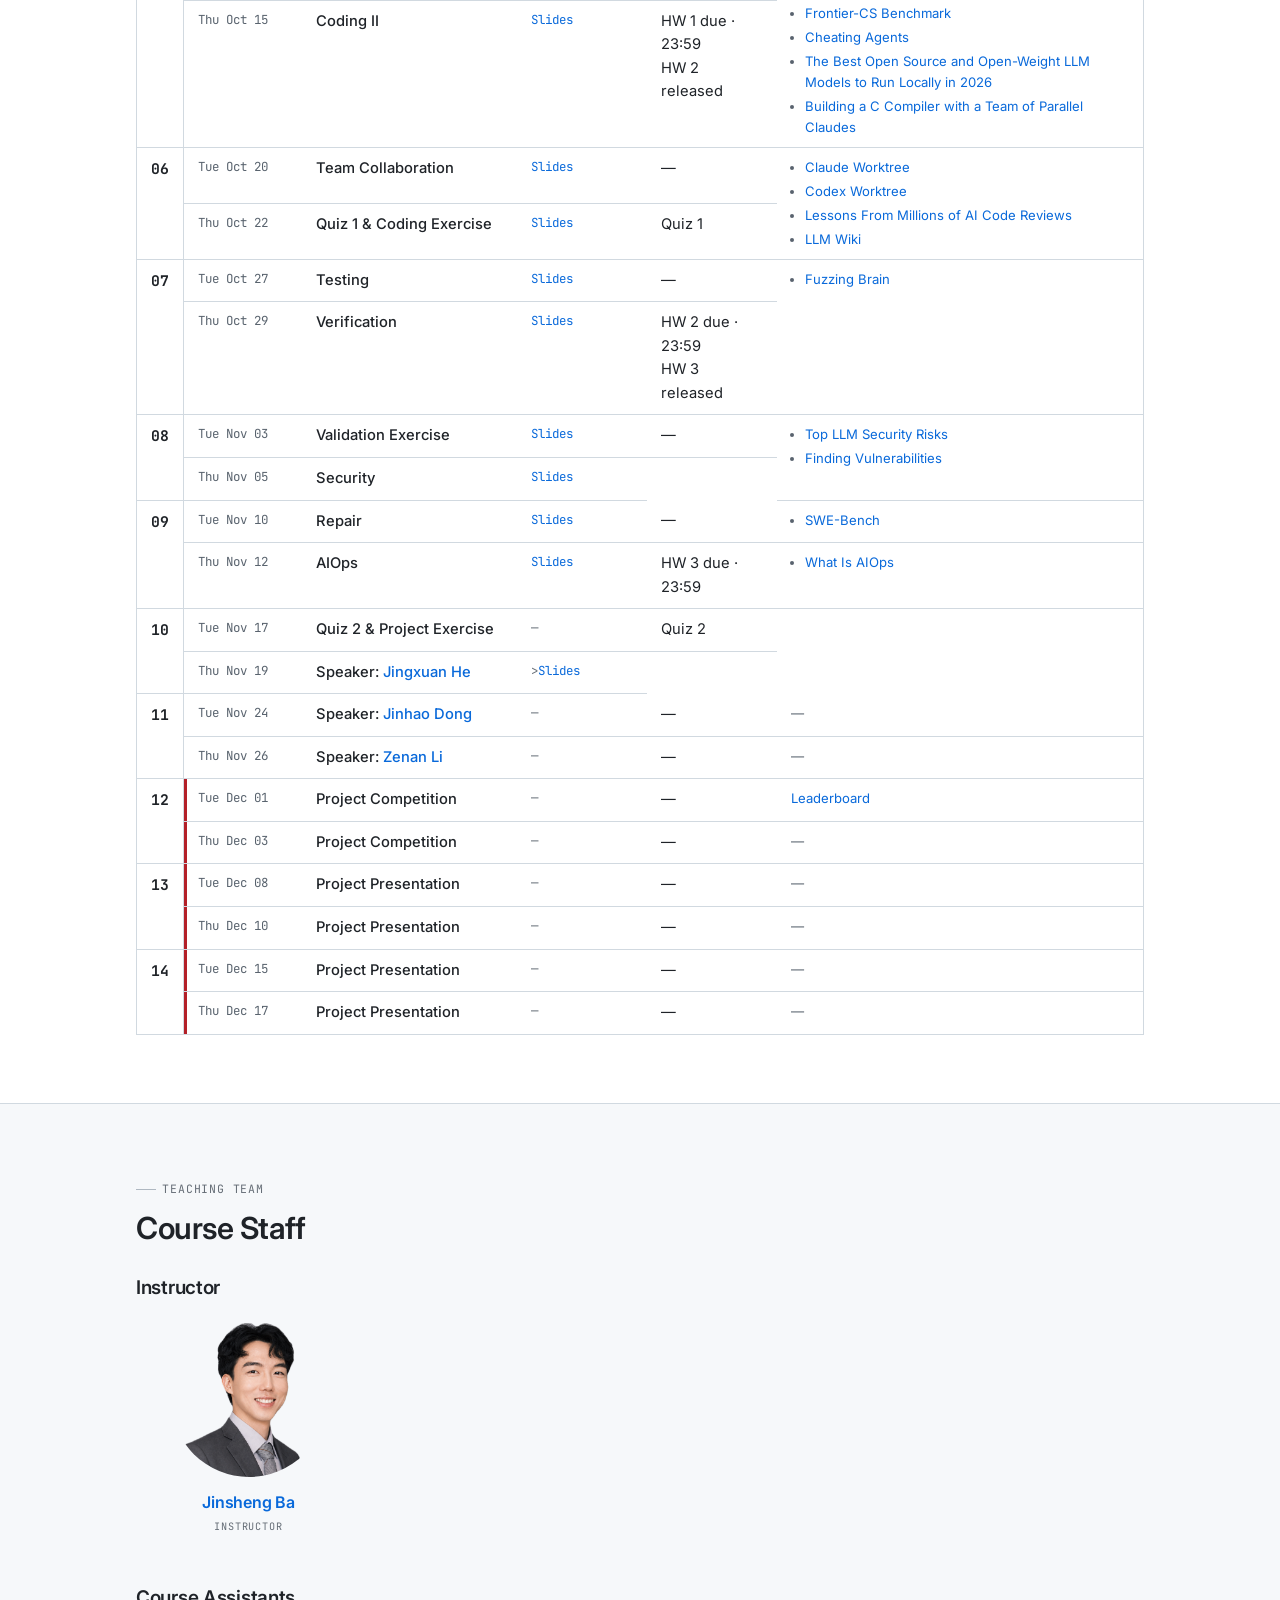
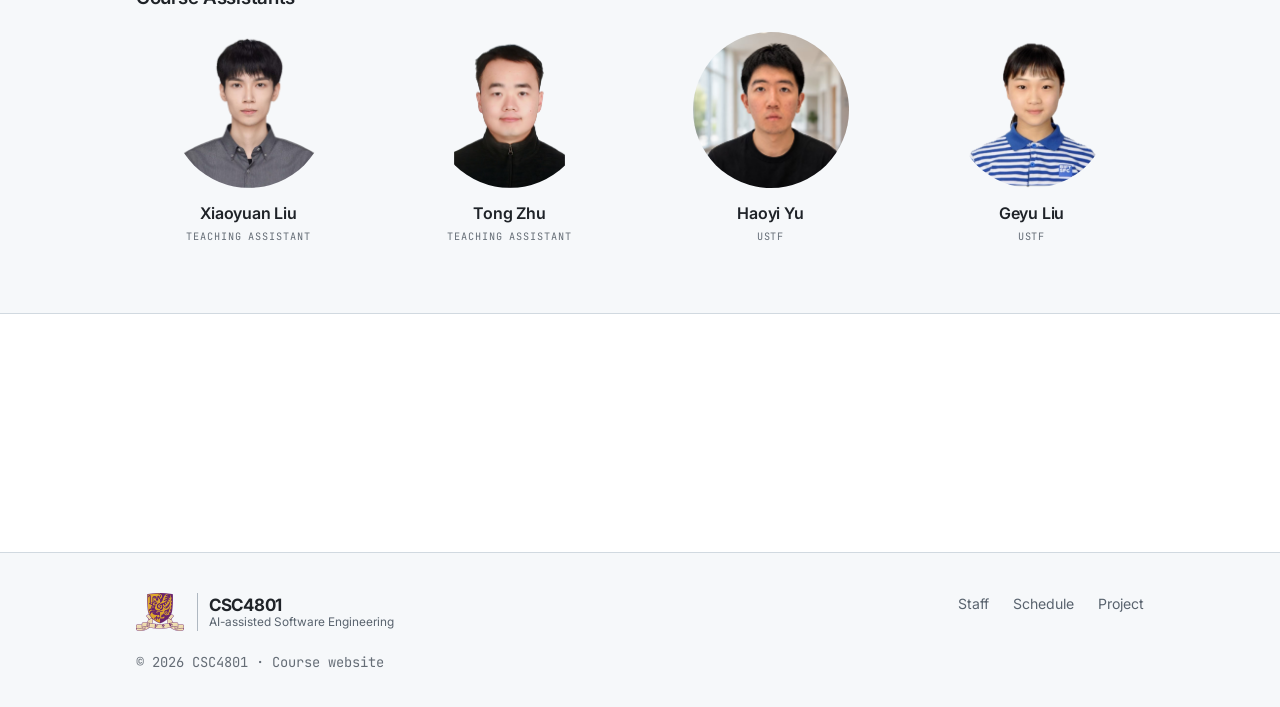
==== commit bf13bd2c: "Jingxuan He" ====
--- a/index.html
+++ b/index.html
@@ -88,7 +88,7 @@
           <tr><td class="sched__wk" rowspan="2">09</td><td class="sched__date">Tue Nov 10</td><td class="sched__topic">Repair</td><td class="sched__slides"><a href="slides/16_Repair.pdf">Slides</a></td><td class="sched__assessment">&mdash;</td><td class="sched__read"><ul><li><a href="https://www.swebench.com/">SWE-Bench</a></li></ul></td></tr>
           <tr><td class="sched__date">Thu Nov 12</td><td class="sched__topic">AIOps</td><td class="sched__slides"><a href="slides/17_AIOps.pdf">Slides</a></td><td class="sched__assessment">HW 3 due · 23:59</td><td class="sched__read"><ul><li><a href="https://github.com/resources/articles/what-is-aiops">What Is AIOps</a></li></ul></td></tr>
           <tr><td class="sched__wk" rowspan="2">10</td><td class="sched__date">Tue Nov 17</td><td class="sched__topic">Quiz 2 & Project Exercise</td><td class="sched__slides">&mdash;</td><td class="sched__assessment">Quiz 2</td></tr>
-          <tr><td class="sched__date">Thu Nov 19</td><td class="sched__topic">Speaker: <a href="https://jxhe.info/" target="_blank" rel="noopener noreferrer">Jingxuan He</a></td><td class="sched__slides">&mdash;</td></tr>
+          <tr><td class="sched__date">Thu Nov 19</td><td class="sched__topic">Speaker: <a href="https://jxhe.info/" target="_blank" rel="noopener noreferrer">Jingxuan He</a></td><td class="sched__slides">><a href="slides/JingxuanHe.pdf">Slides</a></td></tr>
           <tr><td class="sched__wk" rowspan="2">11</td><td class="sched__date">Tue Nov 24</td><td class="sched__topic">Speaker: <a href="https://dongjinhao-ruc.github.io/" target="_blank" rel="noopener noreferrer">Jinhao Dong</a></td><td class="sched__slides">&mdash;</td><td class="sched__assessment">&mdash;</td><td class="sched__read">&mdash;</td></tr>
           <tr><td class="sched__date">Thu Nov 26</td><td class="sched__topic">Speaker: <a href="https://lizn-zn.github.io/" target="_blank" rel="noopener noreferrer">Zenan Li</a></td><td class="sched__slides">&mdash;</td><td class="sched__assessment">&mdash;</td><td class="sched__read">&mdash;</td></tr>
           <tr class="is-project"><td class="sched__wk" rowspan="2">12</td><td class="sched__date">Tue Dec 01</td><td class="sched__topic">Project Competition</td><td class="sched__slides">&mdash;</td><td class="sched__assessment">&mdash;</td><td class="sched__read"><a href="project.html">Leaderboard</a></td></tr>
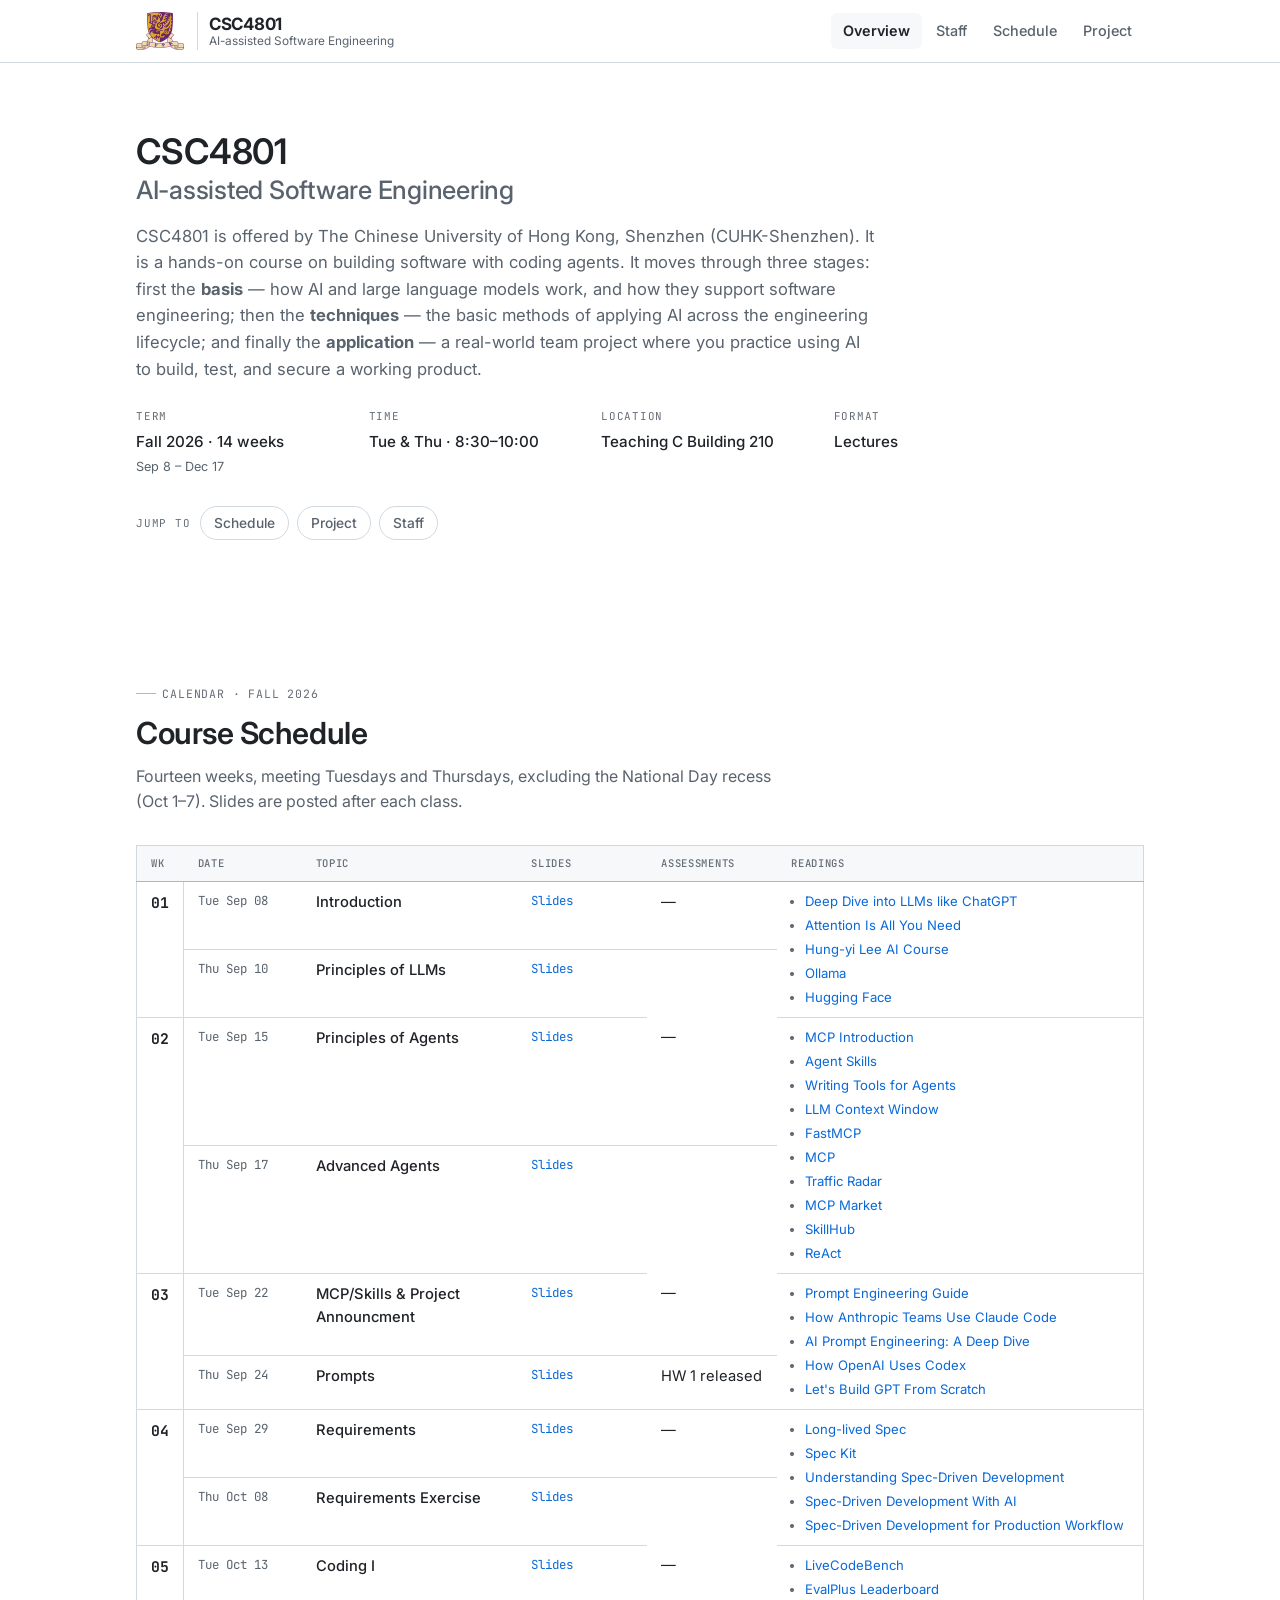
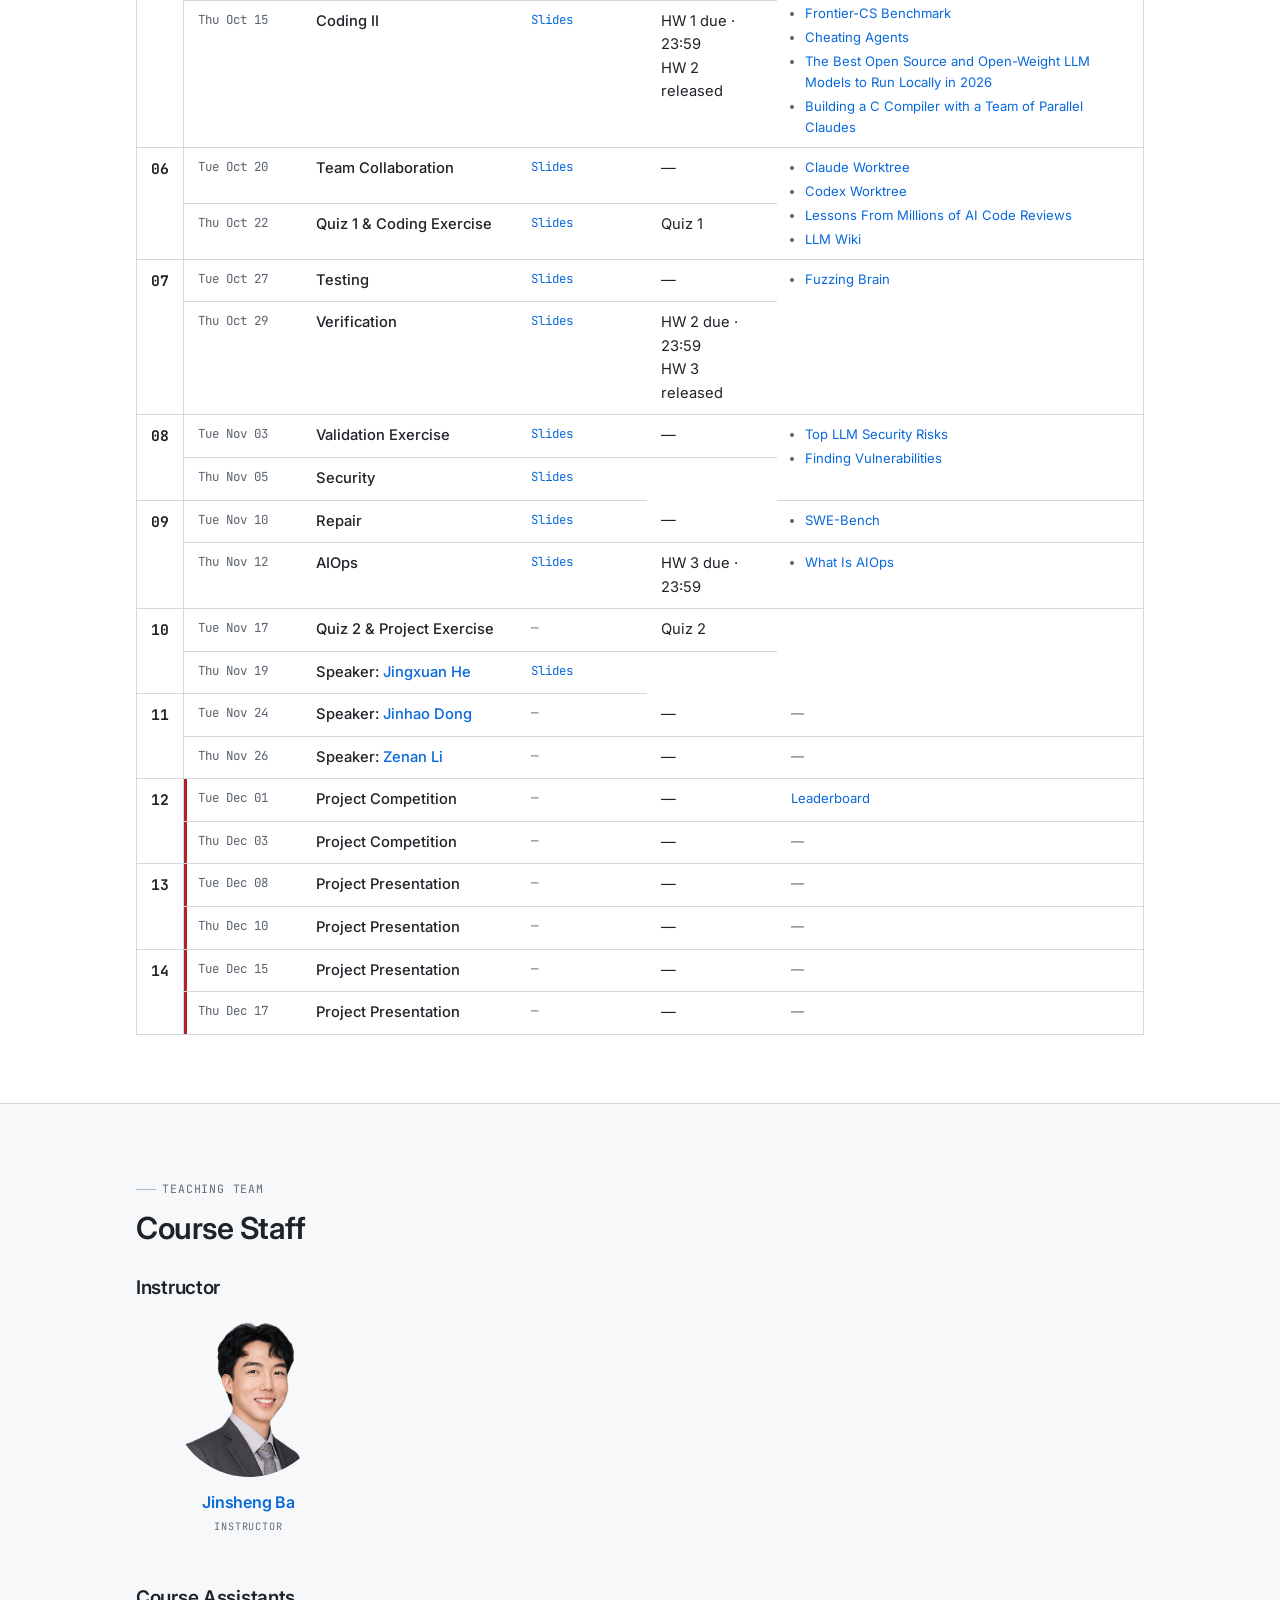
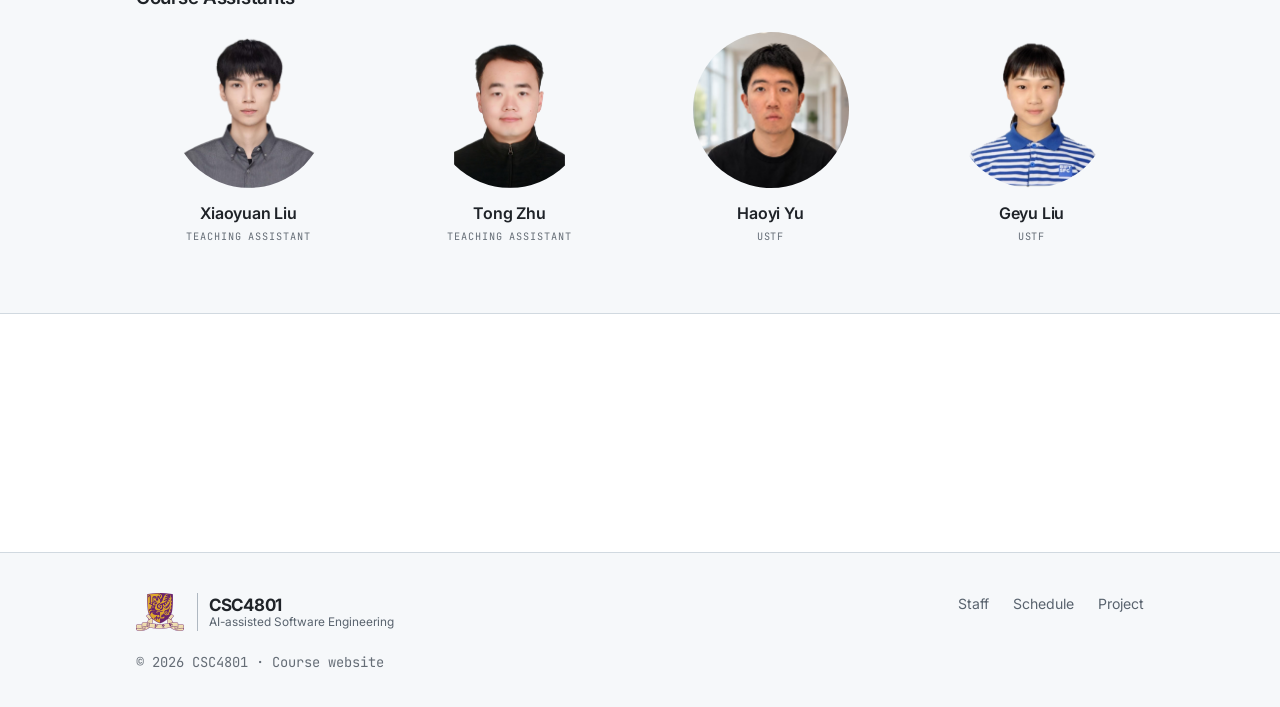
==== commit ccafa04e: "Update schedule for Speaker Jingxuan He" ====
--- a/index.html
+++ b/index.html
@@ -88,7 +88,7 @@
           <tr><td class="sched__wk" rowspan="2">09</td><td class="sched__date">Tue Nov 10</td><td class="sched__topic">Repair</td><td class="sched__slides"><a href="slides/16_Repair.pdf">Slides</a></td><td class="sched__assessment">&mdash;</td><td class="sched__read"><ul><li><a href="https://www.swebench.com/">SWE-Bench</a></li></ul></td></tr>
           <tr><td class="sched__date">Thu Nov 12</td><td class="sched__topic">AIOps</td><td class="sched__slides"><a href="slides/17_AIOps.pdf">Slides</a></td><td class="sched__assessment">HW 3 due · 23:59</td><td class="sched__read"><ul><li><a href="https://github.com/resources/articles/what-is-aiops">What Is AIOps</a></li></ul></td></tr>
           <tr><td class="sched__wk" rowspan="2">10</td><td class="sched__date">Tue Nov 17</td><td class="sched__topic">Quiz 2 & Project Exercise</td><td class="sched__slides">&mdash;</td><td class="sched__assessment">Quiz 2</td></tr>
-          <tr><td class="sched__date">Thu Nov 19</td><td class="sched__topic">Speaker: <a href="https://jxhe.info/" target="_blank" rel="noopener noreferrer">Jingxuan He</a></td><td class="sched__slides">><a href="slides/JingxuanHe.pdf">Slides</a></td></tr>
+          <tr><td class="sched__date">Thu Nov 19</td><td class="sched__topic">Speaker: <a href="https://jxhe.info/" target="_blank" rel="noopener noreferrer">Jingxuan He</a></td><td class="sched__slides"><a href="slides/JingxuanHe.pdf">Slides</a></td></tr>
           <tr><td class="sched__wk" rowspan="2">11</td><td class="sched__date">Tue Nov 24</td><td class="sched__topic">Speaker: <a href="https://dongjinhao-ruc.github.io/" target="_blank" rel="noopener noreferrer">Jinhao Dong</a></td><td class="sched__slides">&mdash;</td><td class="sched__assessment">&mdash;</td><td class="sched__read">&mdash;</td></tr>
           <tr><td class="sched__date">Thu Nov 26</td><td class="sched__topic">Speaker: <a href="https://lizn-zn.github.io/" target="_blank" rel="noopener noreferrer">Zenan Li</a></td><td class="sched__slides">&mdash;</td><td class="sched__assessment">&mdash;</td><td class="sched__read">&mdash;</td></tr>
           <tr class="is-project"><td class="sched__wk" rowspan="2">12</td><td class="sched__date">Tue Dec 01</td><td class="sched__topic">Project Competition</td><td class="sched__slides">&mdash;</td><td class="sched__assessment">&mdash;</td><td class="sched__read"><a href="project.html">Leaderboard</a></td></tr>
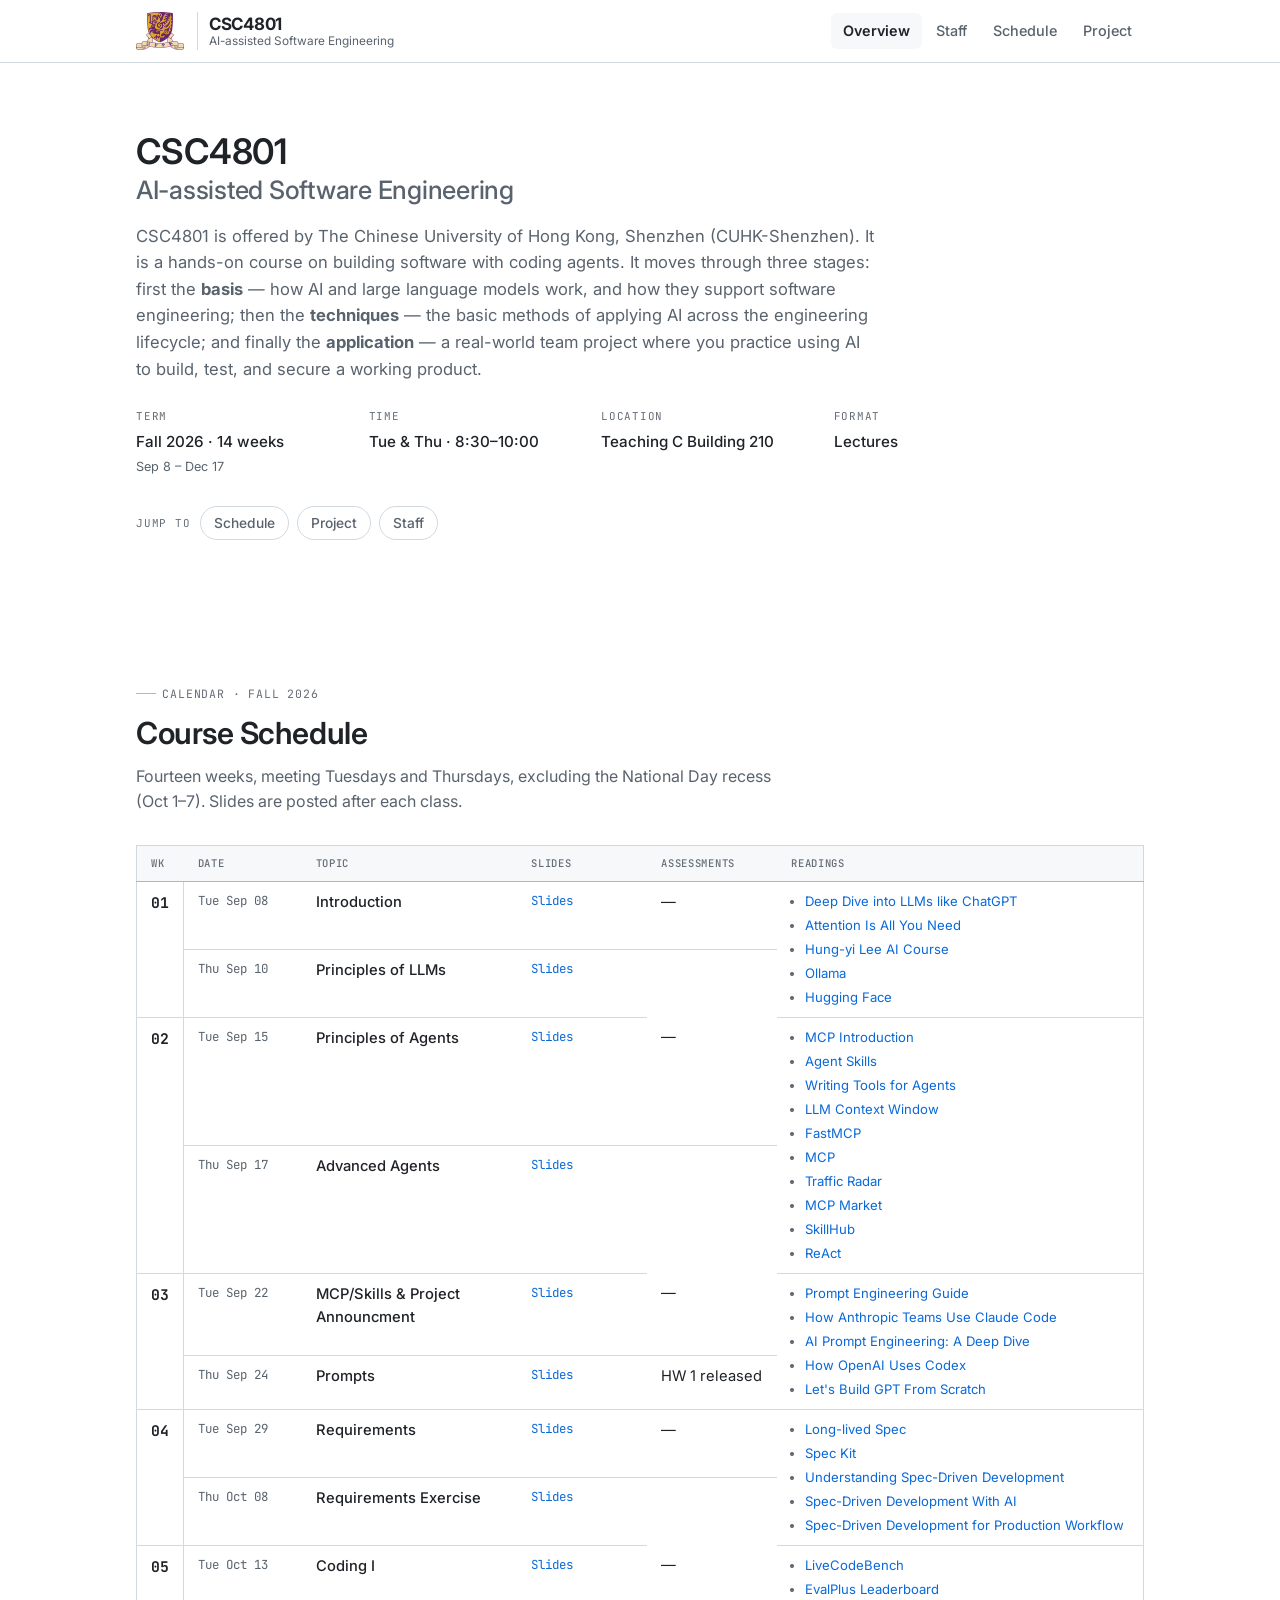
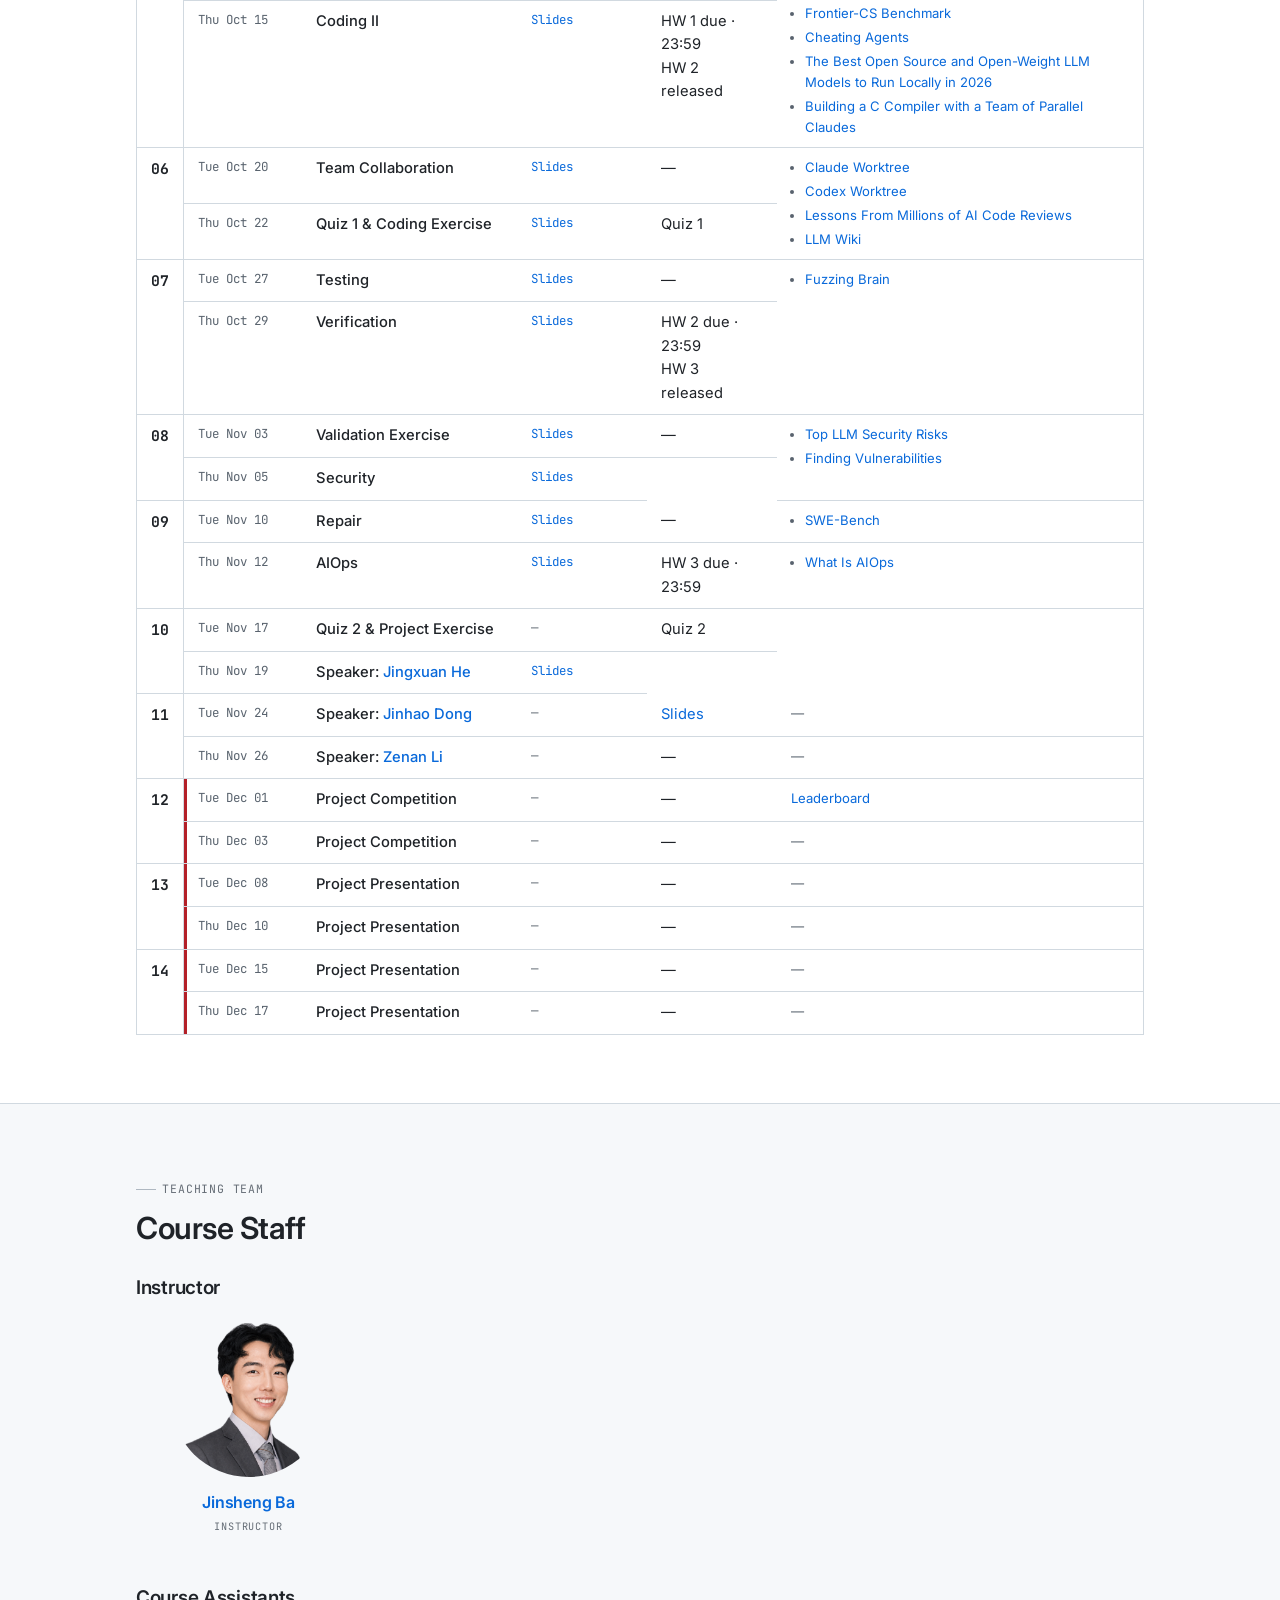
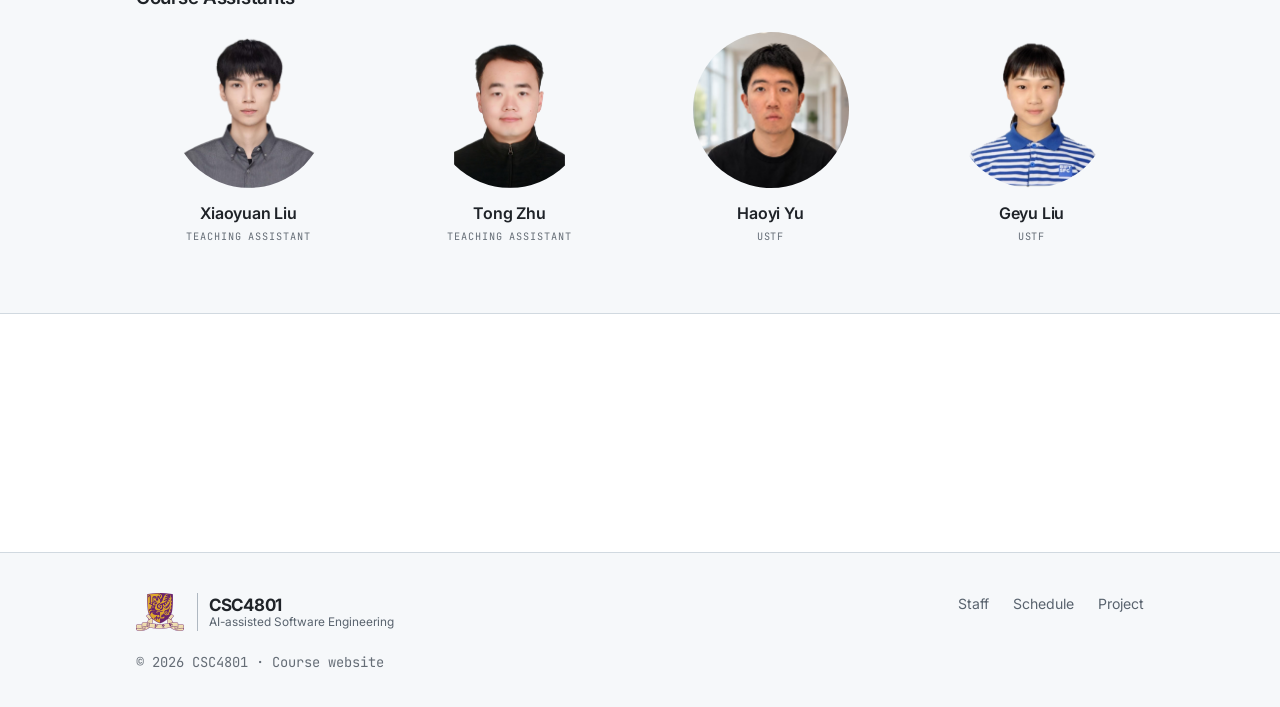
==== commit 54b0e172: "Add slides link for Jinhao Dong in week 11 schedule Updated the schedule for week 11 to include slid" ====
--- a/index.html
+++ b/index.html
@@ -89,7 +89,7 @@
           <tr><td class="sched__date">Thu Nov 12</td><td class="sched__topic">AIOps</td><td class="sched__slides"><a href="slides/17_AIOps.pdf">Slides</a></td><td class="sched__assessment">HW 3 due · 23:59</td><td class="sched__read"><ul><li><a href="https://github.com/resources/articles/what-is-aiops">What Is AIOps</a></li></ul></td></tr>
           <tr><td class="sched__wk" rowspan="2">10</td><td class="sched__date">Tue Nov 17</td><td class="sched__topic">Quiz 2 & Project Exercise</td><td class="sched__slides">&mdash;</td><td class="sched__assessment">Quiz 2</td></tr>
           <tr><td class="sched__date">Thu Nov 19</td><td class="sched__topic">Speaker: <a href="https://jxhe.info/" target="_blank" rel="noopener noreferrer">Jingxuan He</a></td><td class="sched__slides"><a href="slides/JingxuanHe.pdf">Slides</a></td></tr>
-          <tr><td class="sched__wk" rowspan="2">11</td><td class="sched__date">Tue Nov 24</td><td class="sched__topic">Speaker: <a href="https://dongjinhao-ruc.github.io/" target="_blank" rel="noopener noreferrer">Jinhao Dong</a></td><td class="sched__slides">&mdash;</td><td class="sched__assessment">&mdash;</td><td class="sched__read">&mdash;</td></tr>
+          <tr><td class="sched__wk" rowspan="2">11</td><td class="sched__date">Tue Nov 24</td><td class="sched__topic">Speaker: <a href="https://dongjinhao-ruc.github.io/" target="_blank" rel="noopener noreferrer">Jinhao Dong</a></td><td class="sched__slides">&mdash;</td><td class="sched__assessment"><a href="slides/JinhaoDong.pdf">Slides</a></td><td class="sched__read">&mdash;</td></tr>
           <tr><td class="sched__date">Thu Nov 26</td><td class="sched__topic">Speaker: <a href="https://lizn-zn.github.io/" target="_blank" rel="noopener noreferrer">Zenan Li</a></td><td class="sched__slides">&mdash;</td><td class="sched__assessment">&mdash;</td><td class="sched__read">&mdash;</td></tr>
           <tr class="is-project"><td class="sched__wk" rowspan="2">12</td><td class="sched__date">Tue Dec 01</td><td class="sched__topic">Project Competition</td><td class="sched__slides">&mdash;</td><td class="sched__assessment">&mdash;</td><td class="sched__read"><a href="project.html">Leaderboard</a></td></tr>
           <tr class="is-project"><td class="sched__date">Thu Dec 03</td><td class="sched__topic">Project Competition</td><td class="sched__slides">&mdash;</td><td class="sched__assessment">&mdash;</td><td class="sched__read">&mdash;</td></tr>
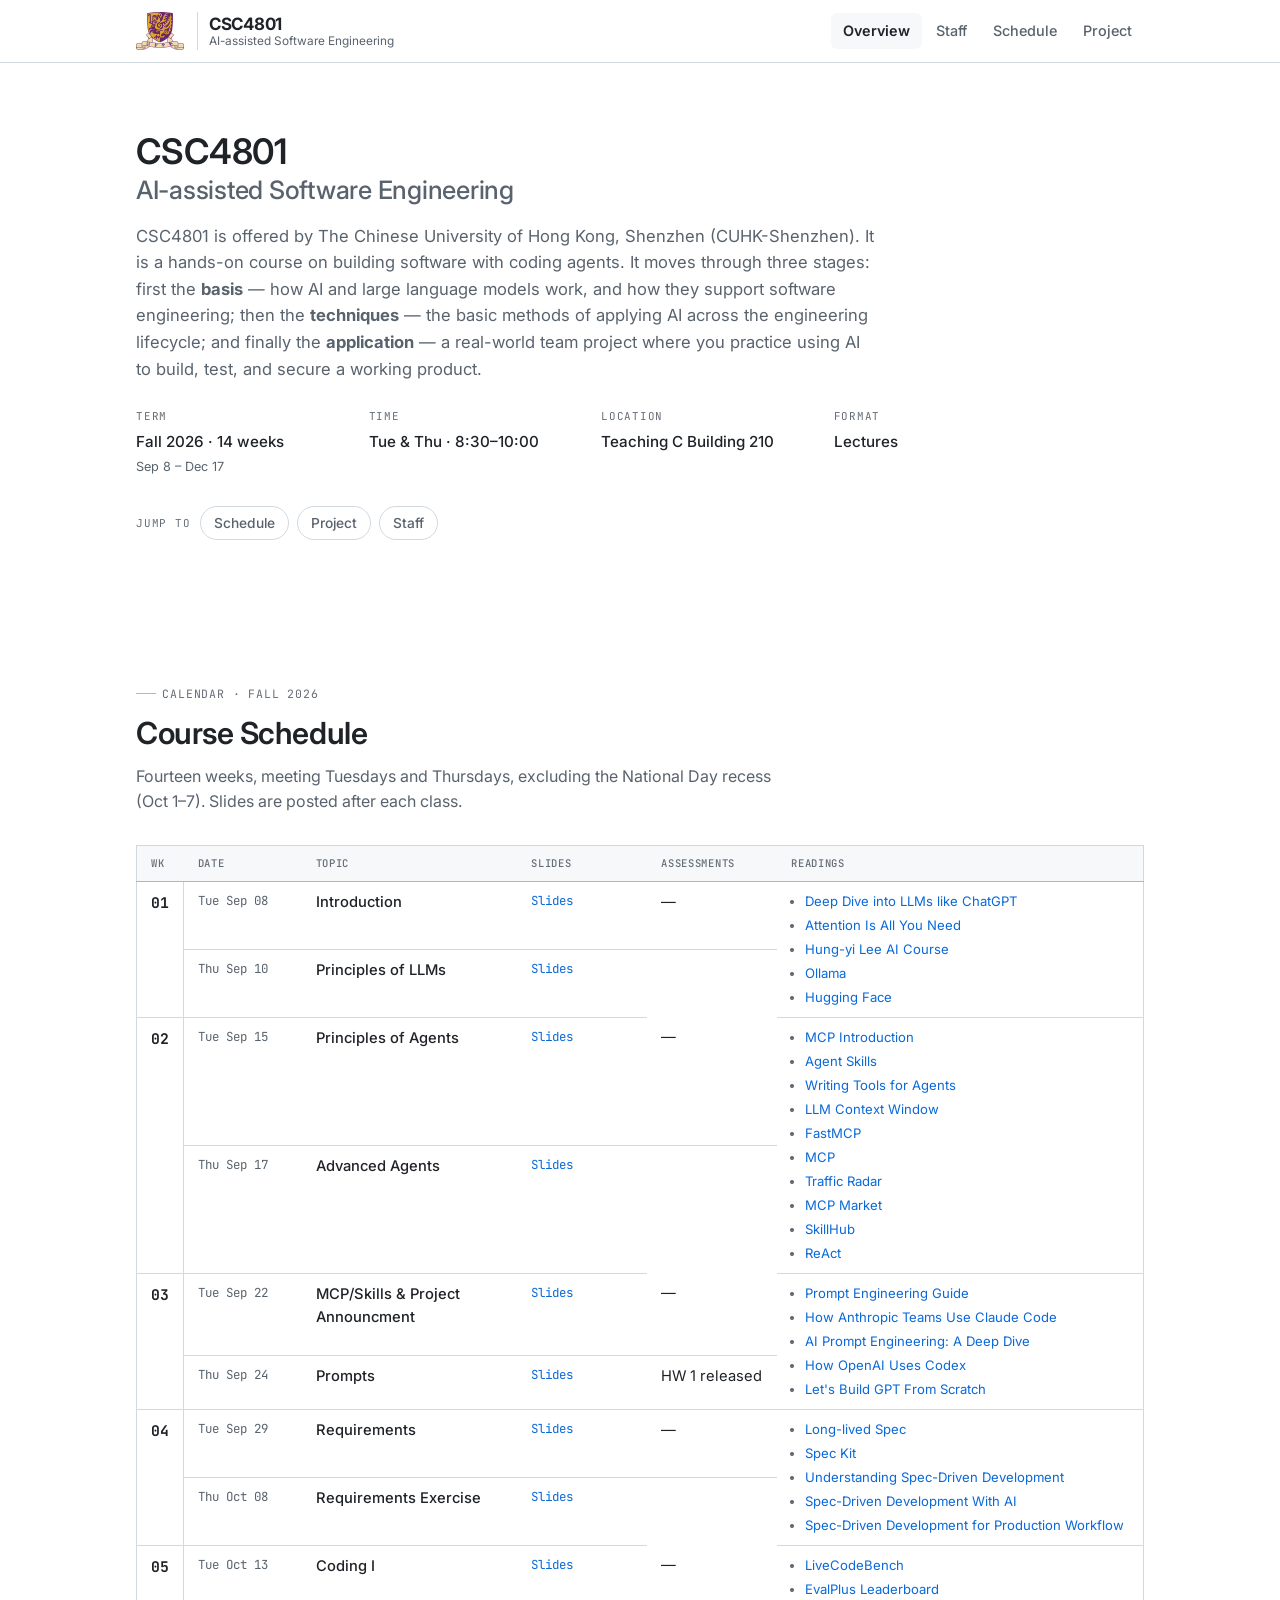
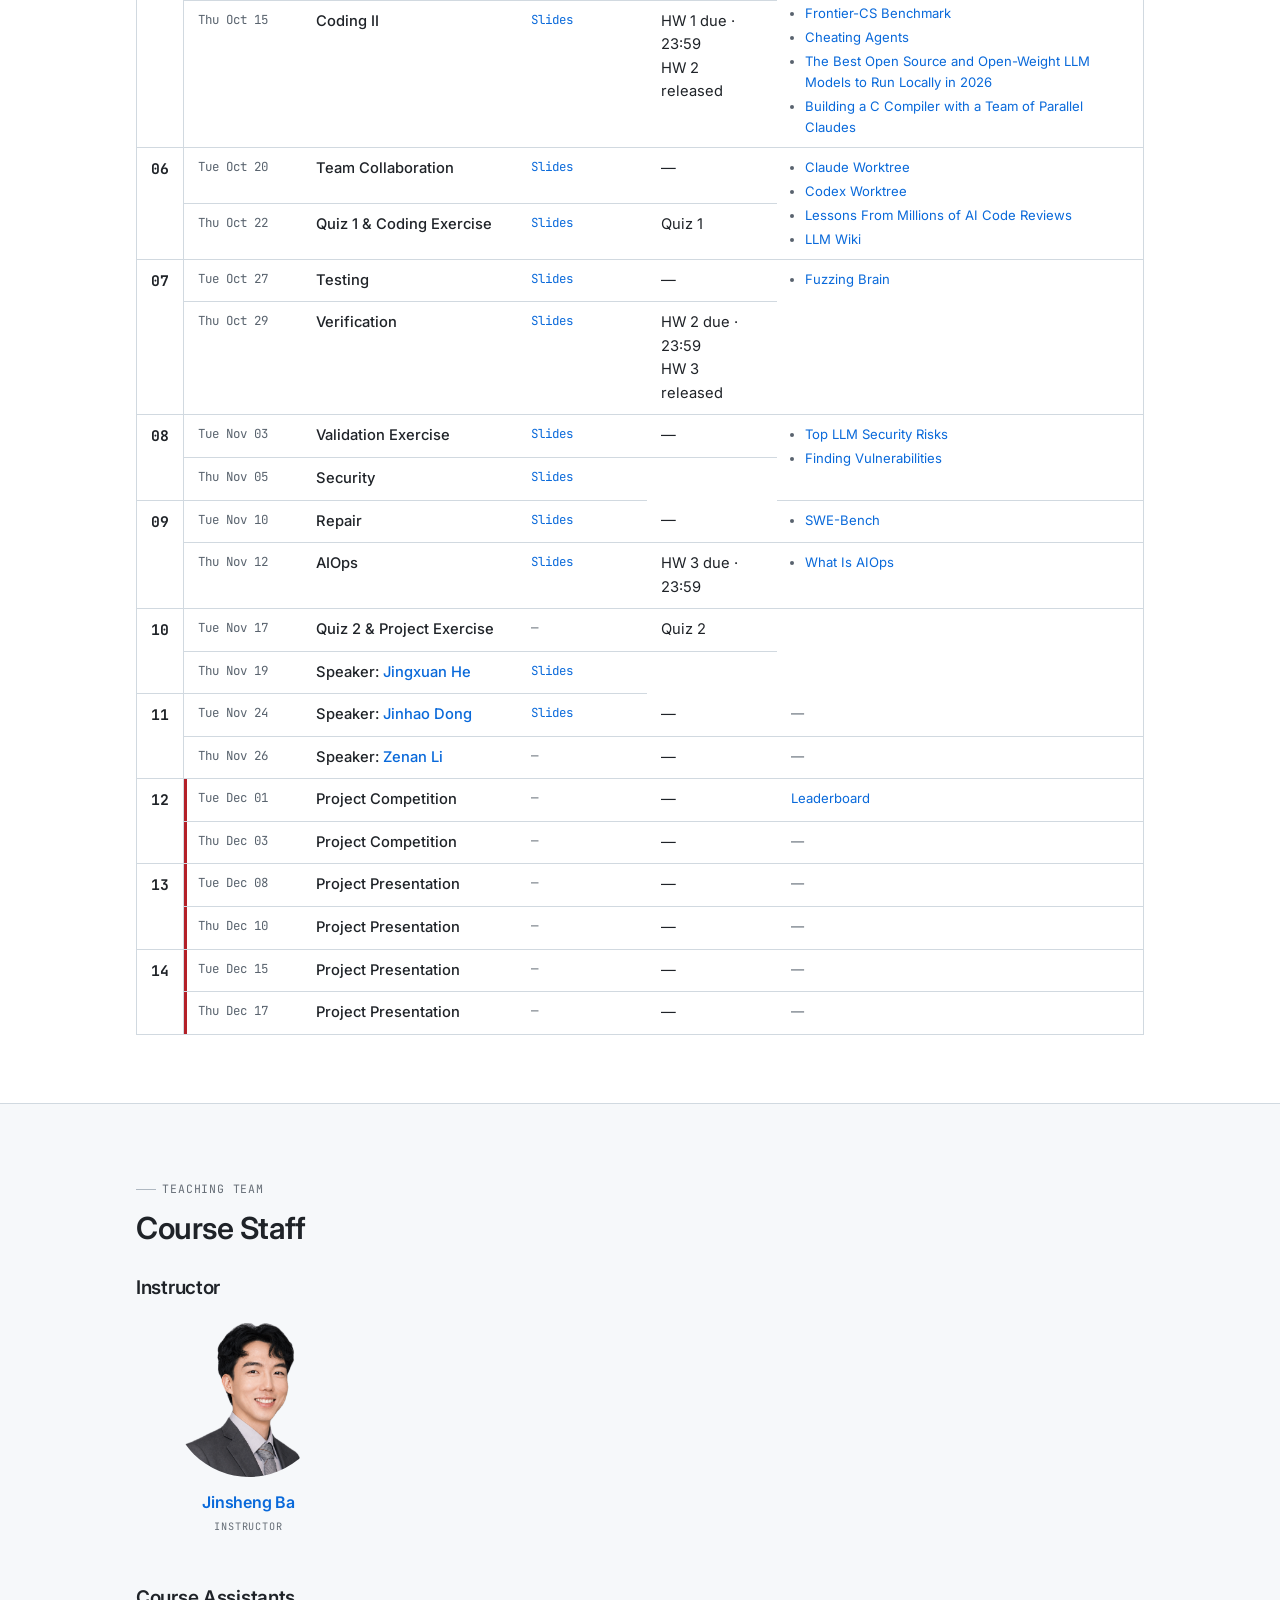
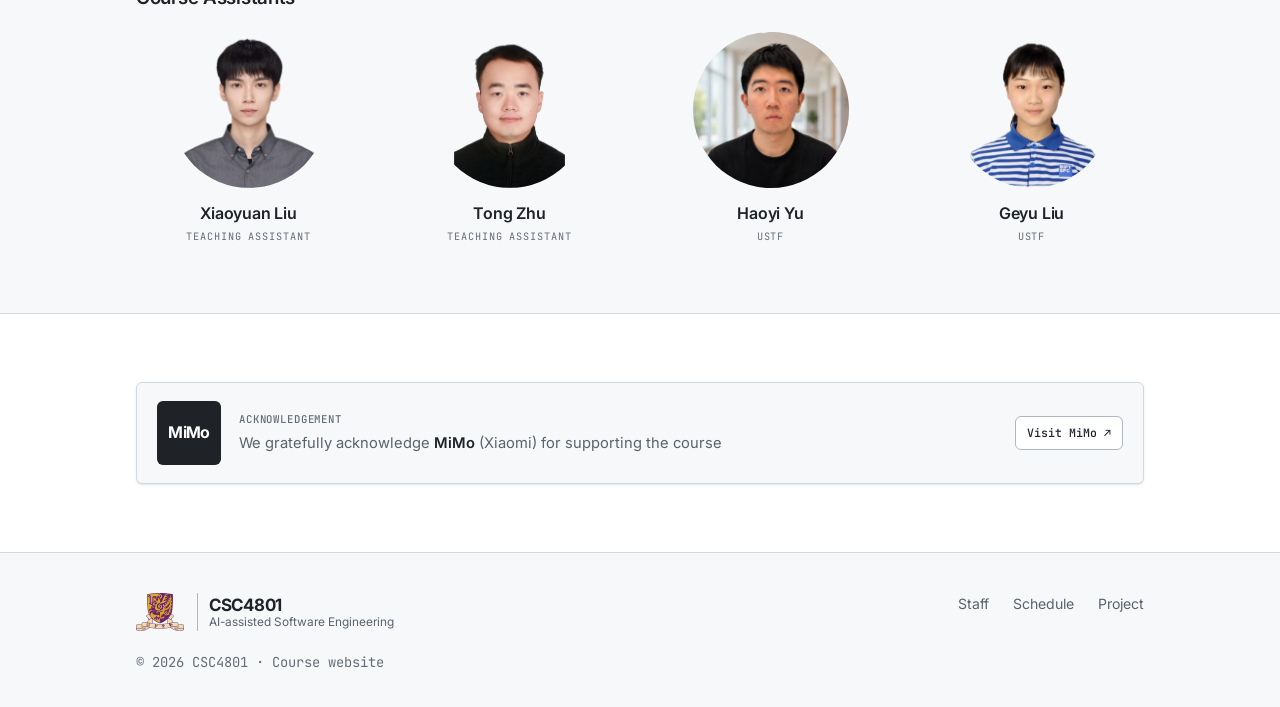
==== commit fa4c16ef: "Fix schedule entry for week 11" ====
--- a/index.html
+++ b/index.html
@@ -89,7 +89,7 @@
           <tr><td class="sched__date">Thu Nov 12</td><td class="sched__topic">AIOps</td><td class="sched__slides"><a href="slides/17_AIOps.pdf">Slides</a></td><td class="sched__assessment">HW 3 due · 23:59</td><td class="sched__read"><ul><li><a href="https://github.com/resources/articles/what-is-aiops">What Is AIOps</a></li></ul></td></tr>
           <tr><td class="sched__wk" rowspan="2">10</td><td class="sched__date">Tue Nov 17</td><td class="sched__topic">Quiz 2 & Project Exercise</td><td class="sched__slides">&mdash;</td><td class="sched__assessment">Quiz 2</td></tr>
           <tr><td class="sched__date">Thu Nov 19</td><td class="sched__topic">Speaker: <a href="https://jxhe.info/" target="_blank" rel="noopener noreferrer">Jingxuan He</a></td><td class="sched__slides"><a href="slides/JingxuanHe.pdf">Slides</a></td></tr>
-          <tr><td class="sched__wk" rowspan="2">11</td><td class="sched__date">Tue Nov 24</td><td class="sched__topic">Speaker: <a href="https://dongjinhao-ruc.github.io/" target="_blank" rel="noopener noreferrer">Jinhao Dong</a></td><td class="sched__slides">&mdash;</td><td class="sched__assessment"><a href="slides/JinhaoDong.pdf">Slides</a></td><td class="sched__read">&mdash;</td></tr>
+          <tr><td class="sched__wk" rowspan="2">11</td><td class="sched__date">Tue Nov 24</td><td class="sched__topic">Speaker: <a href="https://dongjinhao-ruc.github.io/" target="_blank" rel="noopener noreferrer">Jinhao Dong</a></td><td class="sched__slides"><a href="slides/JinhaoDong.pdf">Slides</a></td><td class="sched__assessment">&mdash;</td><td class="sched__read">&mdash;</td></tr>
           <tr><td class="sched__date">Thu Nov 26</td><td class="sched__topic">Speaker: <a href="https://lizn-zn.github.io/" target="_blank" rel="noopener noreferrer">Zenan Li</a></td><td class="sched__slides">&mdash;</td><td class="sched__assessment">&mdash;</td><td class="sched__read">&mdash;</td></tr>
           <tr class="is-project"><td class="sched__wk" rowspan="2">12</td><td class="sched__date">Tue Dec 01</td><td class="sched__topic">Project Competition</td><td class="sched__slides">&mdash;</td><td class="sched__assessment">&mdash;</td><td class="sched__read"><a href="project.html">Leaderboard</a></td></tr>
           <tr class="is-project"><td class="sched__date">Thu Dec 03</td><td class="sched__topic">Project Competition</td><td class="sched__slides">&mdash;</td><td class="sched__assessment">&mdash;</td><td class="sched__read">&mdash;</td></tr>
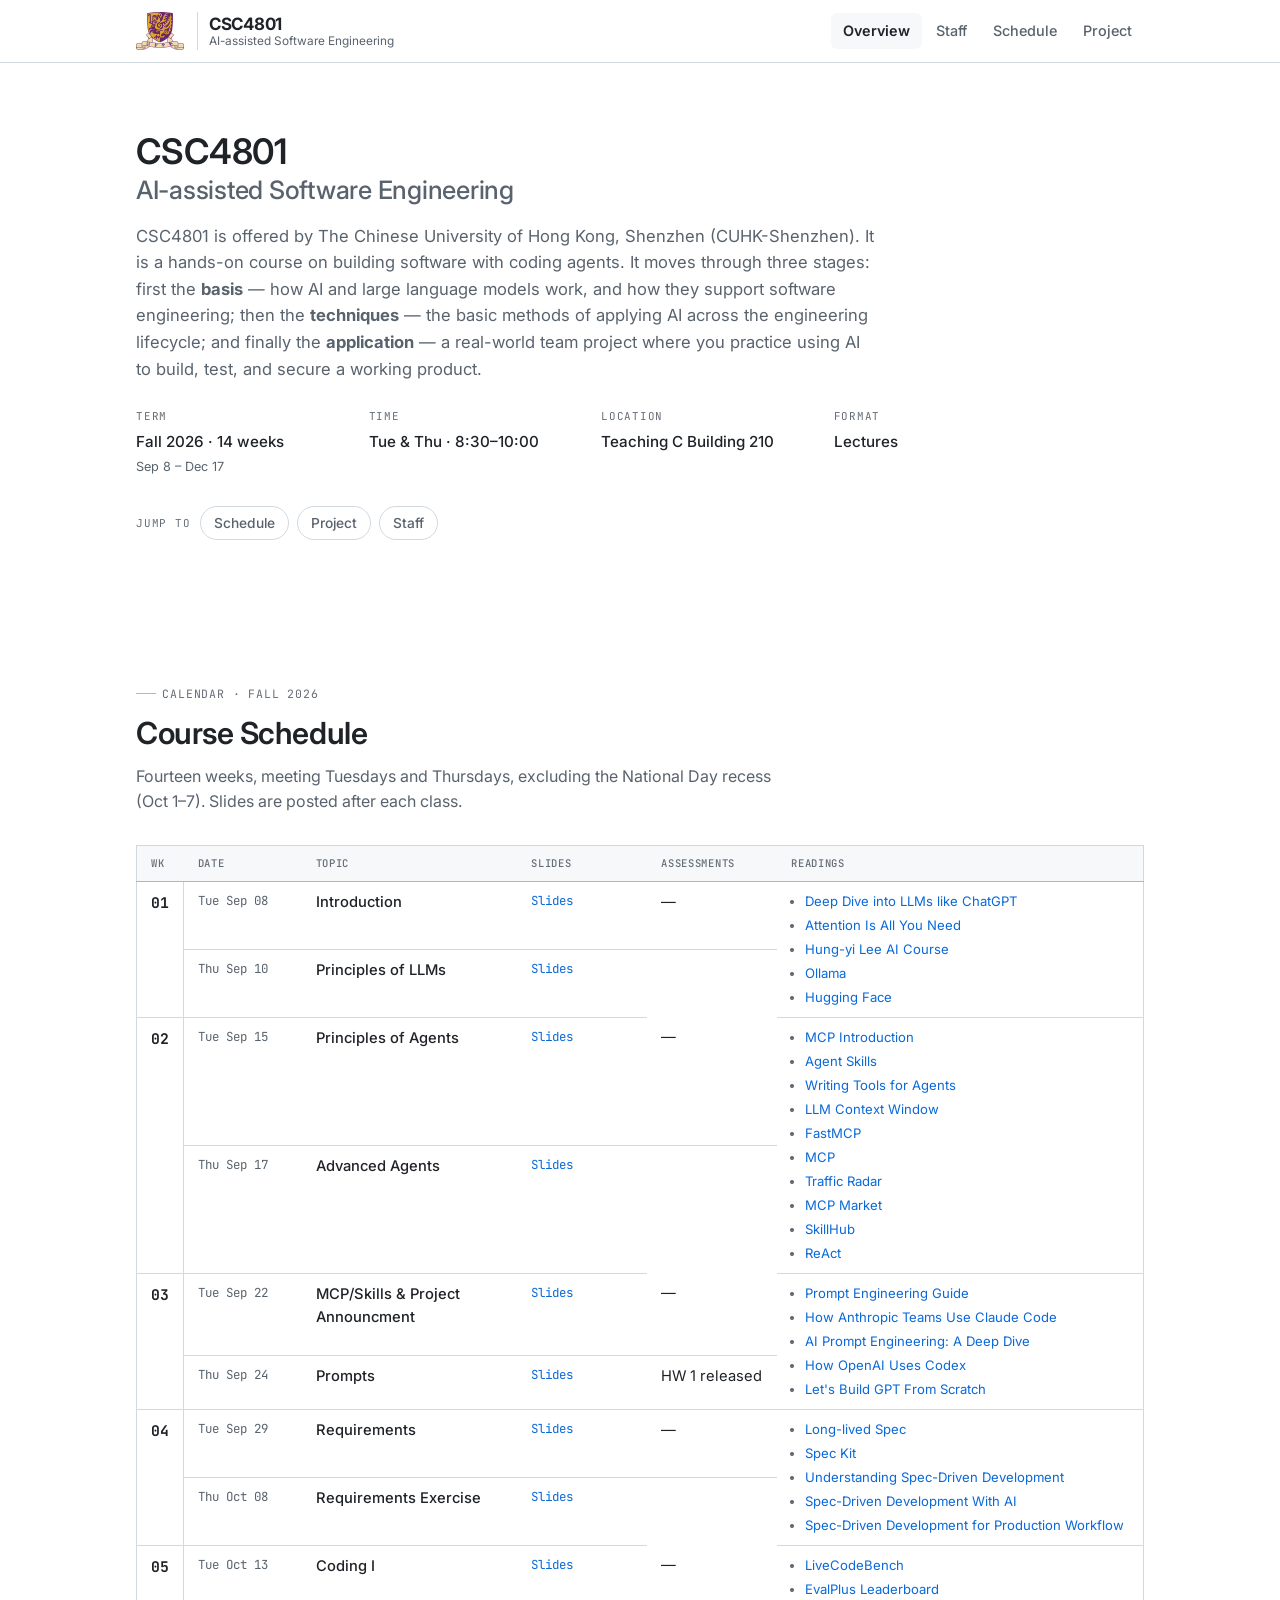
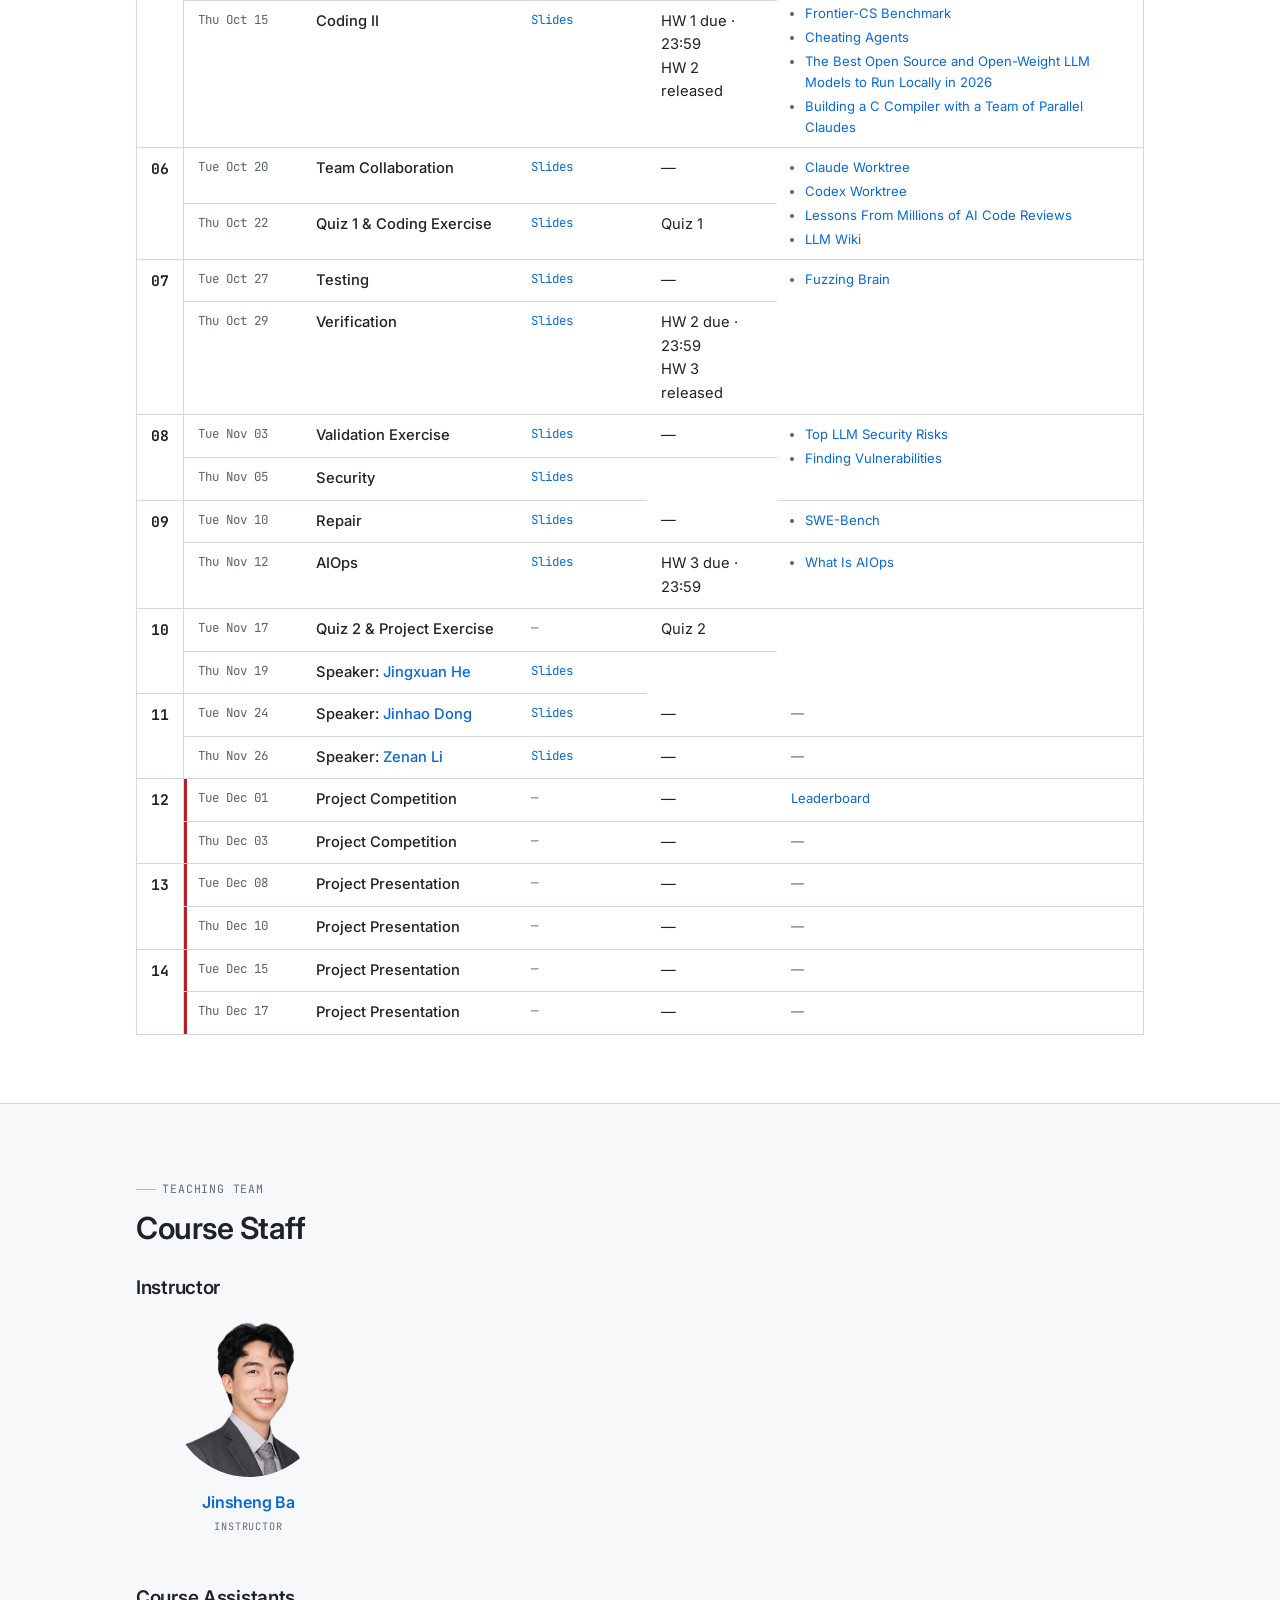
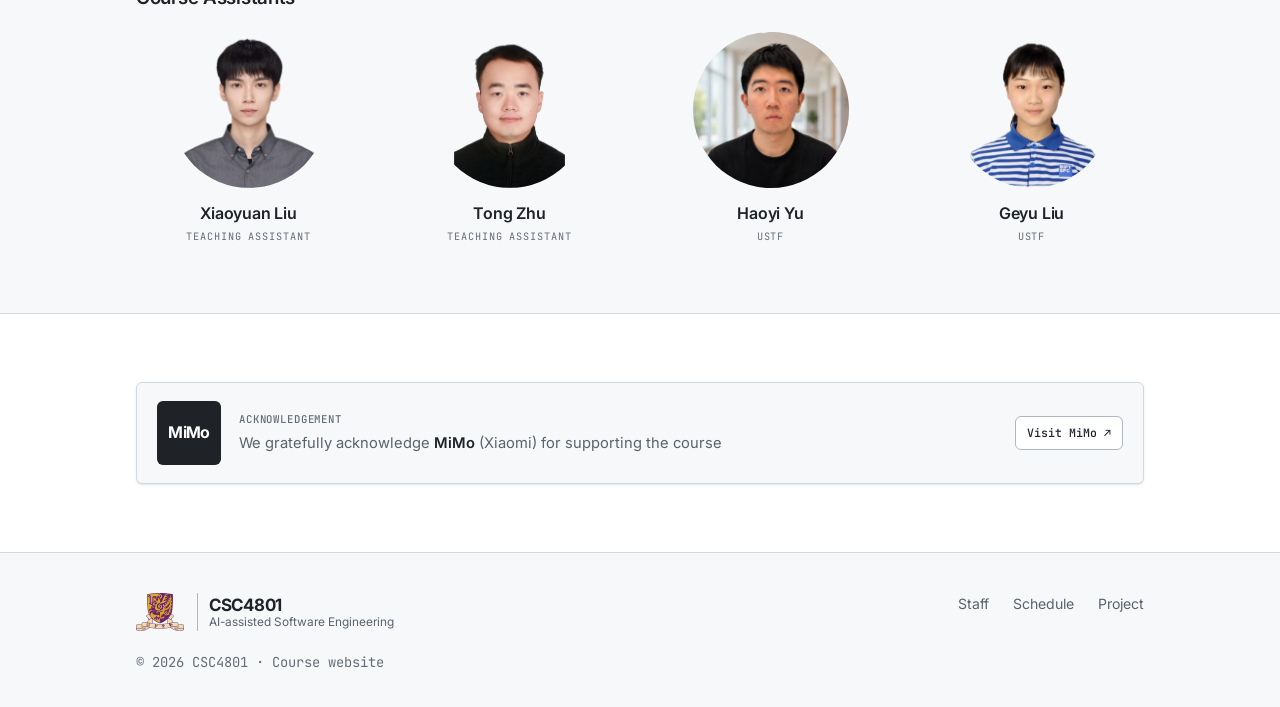
==== commit d9479a00: "ZenanLi" ====
--- a/index.html
+++ b/index.html
@@ -90,7 +90,7 @@
           <tr><td class="sched__wk" rowspan="2">10</td><td class="sched__date">Tue Nov 17</td><td class="sched__topic">Quiz 2 & Project Exercise</td><td class="sched__slides">&mdash;</td><td class="sched__assessment">Quiz 2</td></tr>
           <tr><td class="sched__date">Thu Nov 19</td><td class="sched__topic">Speaker: <a href="https://jxhe.info/" target="_blank" rel="noopener noreferrer">Jingxuan He</a></td><td class="sched__slides"><a href="slides/JingxuanHe.pdf">Slides</a></td></tr>
           <tr><td class="sched__wk" rowspan="2">11</td><td class="sched__date">Tue Nov 24</td><td class="sched__topic">Speaker: <a href="https://dongjinhao-ruc.github.io/" target="_blank" rel="noopener noreferrer">Jinhao Dong</a></td><td class="sched__slides"><a href="slides/JinhaoDong.pdf">Slides</a></td><td class="sched__assessment">&mdash;</td><td class="sched__read">&mdash;</td></tr>
-          <tr><td class="sched__date">Thu Nov 26</td><td class="sched__topic">Speaker: <a href="https://lizn-zn.github.io/" target="_blank" rel="noopener noreferrer">Zenan Li</a></td><td class="sched__slides">&mdash;</td><td class="sched__assessment">&mdash;</td><td class="sched__read">&mdash;</td></tr>
+          <tr><td class="sched__date">Thu Nov 26</td><td class="sched__topic">Speaker: <a href="https://lizn-zn.github.io/" target="_blank" rel="noopener noreferrer">Zenan Li</a></td><td class="sched__slides"><a href="slides/ZenanLi.pdf">Slides</a></td><td class="sched__assessment">&mdash;</td><td class="sched__read">&mdash;</td></tr>
           <tr class="is-project"><td class="sched__wk" rowspan="2">12</td><td class="sched__date">Tue Dec 01</td><td class="sched__topic">Project Competition</td><td class="sched__slides">&mdash;</td><td class="sched__assessment">&mdash;</td><td class="sched__read"><a href="project.html">Leaderboard</a></td></tr>
           <tr class="is-project"><td class="sched__date">Thu Dec 03</td><td class="sched__topic">Project Competition</td><td class="sched__slides">&mdash;</td><td class="sched__assessment">&mdash;</td><td class="sched__read">&mdash;</td></tr>
           <tr class="is-project"><td class="sched__wk" rowspan="2">13</td><td class="sched__date">Tue Dec 08</td><td class="sched__topic">Project Presentation</td><td class="sched__slides">&mdash;</td><td class="sched__assessment">&mdash;</td><td class="sched__read">&mdash;</td></tr>
